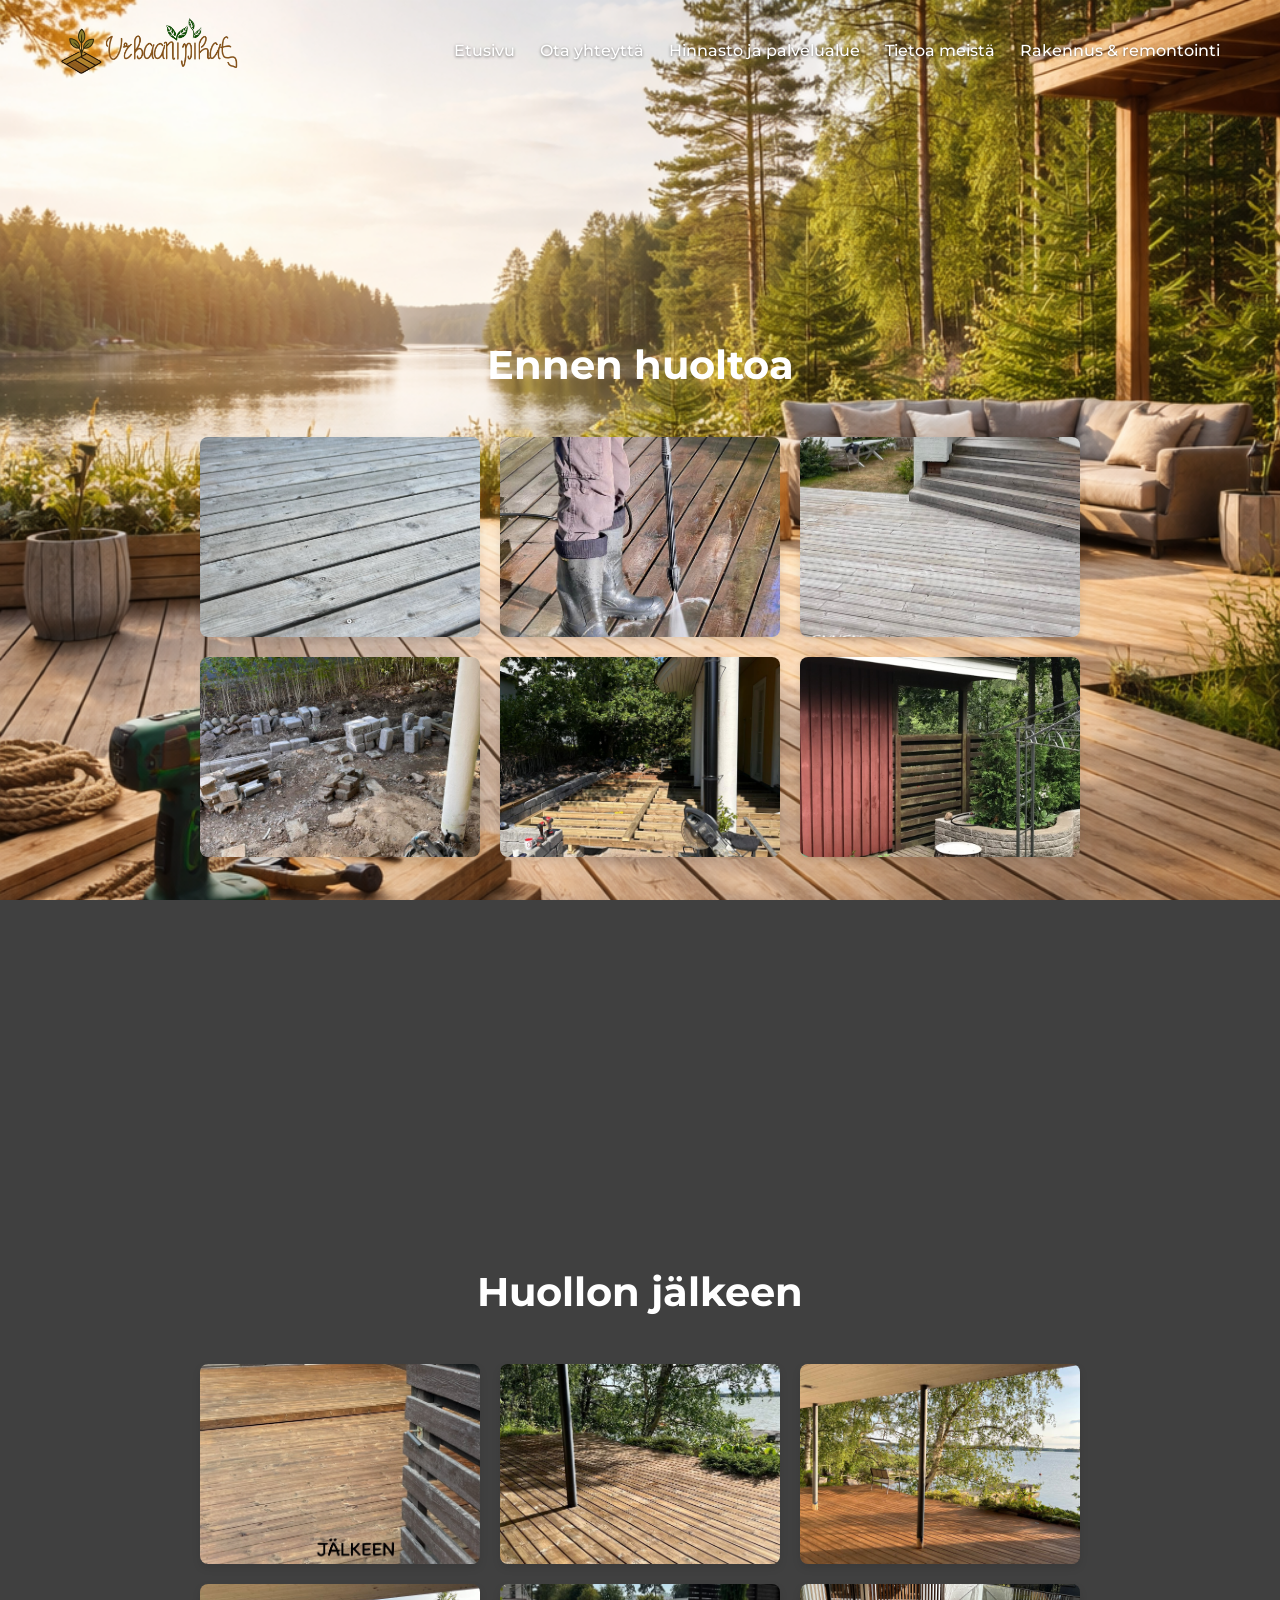
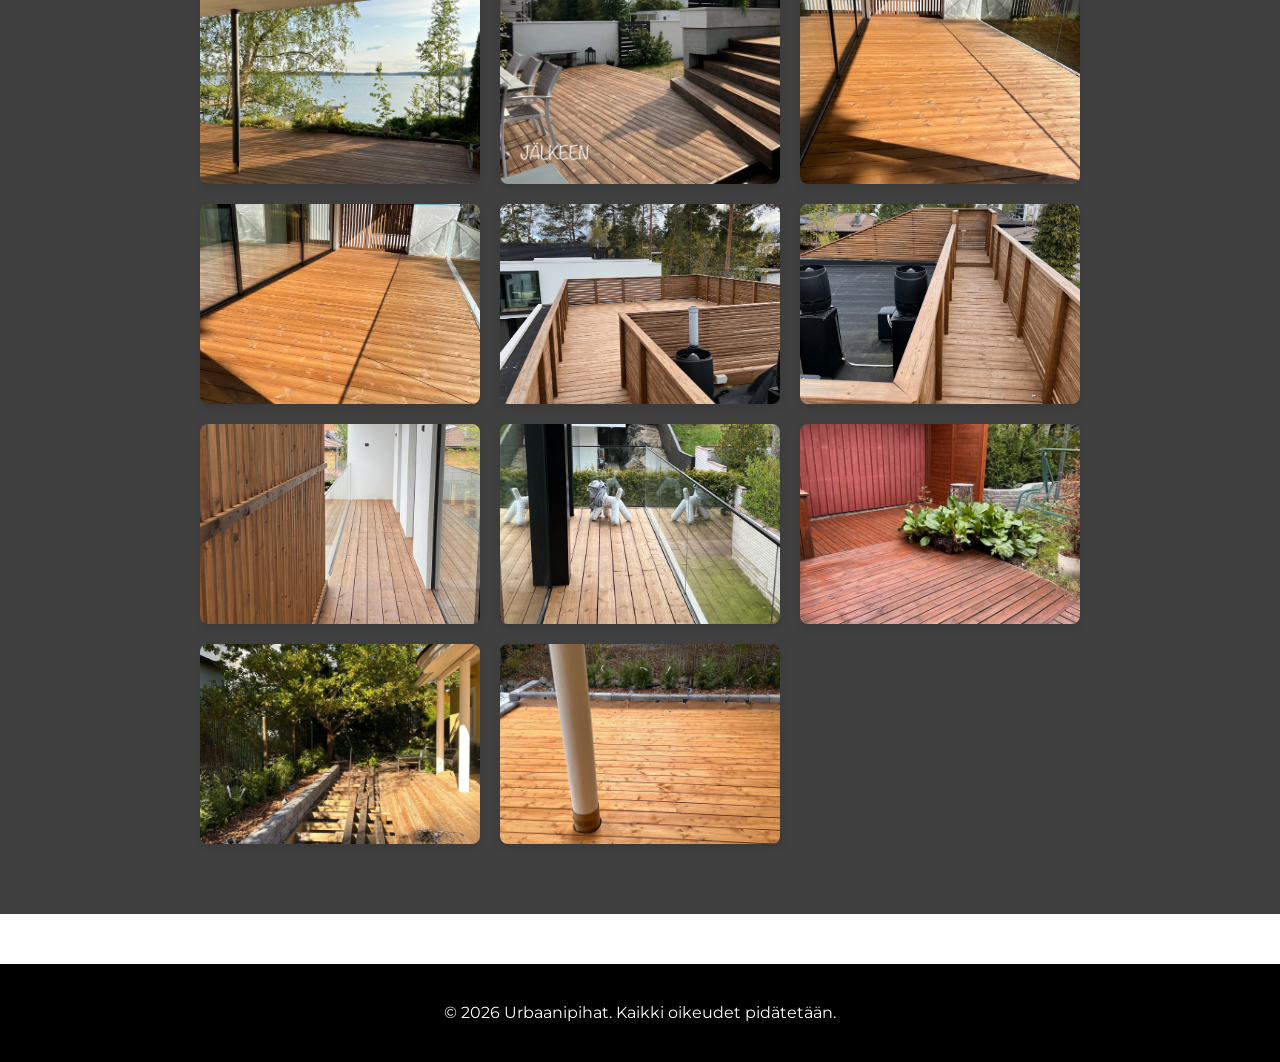
==== galleria.html @ 0bbaf600 "new pictures" ====
<!DOCTYPE html>
<html lang="fi">
<head>
    <meta charset="UTF-8">
    <meta name="viewport" content="width=device-width, initial-scale=1.0">
    <meta name="viewport" content="width=device-width, initial-scale=1.0, shrink-to-fit=no">
    <title>Urbaanipihat</title>
    <link rel="icon" type="image/png" href="./static/images/icon.png">
    <link rel="stylesheet" href="./static/css/style.css">
    <link href="https://fonts.googleapis.com/css2?family=Montserrat:wght@400;700&display=swap" rel="stylesheet">
</head>
<body>

    <header class="transparent-header">
        <div class="container header-content">
            <div class="logo">
                <a href="index.html" class="otsikko"><img src="./static/images/Urbaanipihat_logo.png" alt="Logo" class="logo-font"></a>
            </div>
            <nav>
                <ul>
                    <li><a href="index.html" class="">Etusivu</a></li>
                    <li><a href="yhteystiedot.html" class="">Ota yhteyttä</a></li>
                    <li><a href="hinnasto.html" class="">Hinnasto ja palvelualue</a></li>
                    <li><a href="info.html" class="">Tietoa meistä</a></li>
                    <li><a href="huolto.html" class="">Rakennus & remontointi</a></li>
                </ul>
            </nav>
        </div>
    </header>

    <main>
        <link rel="stylesheet" href="./static/css/hinnasto.css">
        <section class="price-page">
            <section class="gallery-contact-section">
                <div class="container">
                    <h2>Ennen huoltoa</h2>
                </div>
                <div class="image-gallery fade-in-section">
                <img src="./static/images/terassi1e.jpeg" alt="Pesty terassi 1" class="gallery-img">
                <img src="./static/images/terassi2e.jpeg" alt="Öljytty terassi 2" class="gallery-img">
                <img src="./static/images/terassi3e.jpeg" alt="Terassin huolto 3" class="gallery-img">
                <img src="./static/images/IMG_0053.jpg" alt="Terassin huolto 3" class="gallery-img">
                <img src="./static/images/IMG_0059.jpg" alt="Terassin huolto 3" class="gallery-img">
                <img src="./static/images/IMG_0158.jpg" alt="Terassin huolto 3" class="gallery-img">

                </div>
            </section>
            <section class="gallery-contact-section">
                <div class="container">
                    <h2>Huollon jälkeen</h2>
                </div>
                <div class="image-gallery fade-in-section">
                <img src="./static/images/terassi2j.jpeg" alt="Pesty terassi 1" class="gallery-img">
                <img src="./static/images/terassi3j.jpeg" alt="Öljytty terassi 2" class="gallery-img">
                <img src="./static/images/terassi10j.jpeg" alt="Öljytty terassi 2" class="gallery-img">
                <img src="./static/images/terassi11j.jpeg" alt="Öljytty terassi 2" class="gallery-img">
                <img src="./static/images/terassi4j.jpeg" alt="Terassin huolto 3" class="gallery-img">
                <img src="./static/images/terassi1j.jpeg" alt="Pesty terassi 1" class="gallery-img">
                <img src="./static/images/terassi5j.jpeg" alt="Öljytty terassi 2" class="gallery-img">
                <img src="./static/images/terassi6j.jpeg" alt="Terassin huolto 3" class="gallery-img">
                <img src="./static/images/terassi7j.jpeg" alt="Pesty terassi 1" class="gallery-img">
                <img src="./static/images/terassi8j.jpeg" alt="Öljytty terassi 2" class="gallery-img">
                <img src="./static/images/terassi9j.jpeg" alt="Terassin huolto 3" class="gallery-img">
                <img src="./static/images/IMG_0299.jpg" alt="Terassin huolto 3" class="gallery-img">
                <img src="./static/images/IMG_0308.jpg" alt="Terassin huolto 3" class="gallery-img">
                <img src="./static/images/IMG_0327.jpg" alt="Terassin huolto 3" class="gallery-img">



            </div>
        </section>
        </section>
    </main>

    <footer>
        <div class="container">
            <p>&copy; 2026 Urbaanipihat. Kaikki oikeudet pidätetään.</p>
        </div>
    </footer>
    <script>
        // JavaScript for hide on scroll header AND transparent background toggle
        let lastScrollY = 0;
        const header = document.querySelector('header');
        const headerHeight = header.offsetHeight; 

        window.addEventListener('scroll', () => {
            const currentScrollY = window.scrollY;

            // 1. Logic for Hiding/Showing the header (Roll up)
            if (currentScrollY > lastScrollY && currentScrollY > 10) {
                // Scrolling down and past header height -> Hide
                header.classList.add('hidden');
            } else {
                // Scrolling up -> Show
                header.classList.remove('hidden');
            }

            // 2. Logic for Scrolled Background (Transparency toggle)
            if (currentScrollY > 50) {
                // If scrolled down more than 50px, add 'scrolled' class (makes bg white)
                header.classList.add('scrolled');
            } else {
                // If at top, remove 'scrolled' class (makes bg transparent if on home)
                header.classList.remove('scrolled');
            }

            lastScrollY = currentScrollY;
        });

        // Intersection Observer for scroll animations
        const observerOptions = {
            root: null,
            rootMargin: '0px',
            threshold: 0.15
        };

        const observer = new IntersectionObserver((entries, observer) => {
            entries.forEach(entry => {
                if (entry.isIntersecting) {
                    entry.target.classList.add('is-visible');
                    observer.unobserve(entry.target); // Optional: animate only once
                }
            });
        }, observerOptions);

        document.querySelectorAll('.fade-in-section').forEach((section) => {
            observer.observe(section);
        });

        document.addEventListener("DOMContentLoaded", () => {
            const galleryImages = document.querySelectorAll('.gallery-img');

            galleryImages.forEach(img => {
                img.addEventListener('click', function() {
                    this.classList.toggle('enlarged');
                });
            });
        });
    </script>
</body>
</html>
---- static/css/style.css ----
*, *::before, *::after {
    box-sizing: border-box;
}

html {
    font-size: 100%;
    overflow-x: hidden; 
    width: 100%;
}

body {
    margin: 0;
    font-family: 'Montserrat', sans-serif;
    color: #404040;
    line-height: 1.6;
    overflow-x: hidden;
    width: 100%;
    position: relative;
}

.container {
    max-width: 1200px;
    margin: 0 auto;
    padding: 0 20px;
    box-sizing: border-box;
    color: #ffffff
}


.top-container {
    max-width: 1200px;
    margin: 0 auto;
    padding: 0 20px;
    box-sizing: border-box;
    color: #ffffff;
    margin-top: 200px
}

header {
    background-color: transparent;
    padding: 15px 0;
    box-shadow: 0 2px 4px rgba(0,0,0,0.05);
    position: sticky;
    top: 0;
    z-index: 1000;
    transition: transform 1s ease-in-out;
}

header.hidden {
    transform: translateY(-100%);
}

.otsikko {
    color: #000000;
    text-decoration: none;
}

.small-text {
    font-size: 0.7em;
}

.header-content {
    display: flex;
    justify-content: space-between;
    align-items: center;
    flex-wrap: wrap;
}

.logo {
    font-size: 1.5em;
    font-weight: 700;
    color: #000;
    display: flex;
    align-items: center;
    min-width: 150px;
    margin-right: 20px;
}

.logo-icon {
    height: 60px;
    align-self: center;
}

.icon {
    height: 100px;
    margin-right: 10px;
}

.logo-font {
    height: 60px;
    margin-right: 10px;
}

nav {
    flex-grow: 1;
    text-align: right;
}

nav ul {
    list-style: none;
    margin: 0;
    padding: 0;
    display: flex;
    justify-content: flex-end;
    flex-wrap: wrap;
}

nav ul li {
    margin-left: 25px;
}

nav ul li a {
    text-decoration: none;
    color: #ffffff;
    font-weight: 500;
    padding-bottom: 5px;
    transition: color 0.3s ease, border-color 0.3s ease;
    white-space: nowrap;
}


nav ul li a.active {
    border-bottom: 2px solid #ffffff;
    color: #000;
}

nav ul li a:hover {
    color: #000;
    border-color: #000;
}

.hero-section {
    position: relative;
    color: #404040;
    text-align: center;
    padding: 100px 20px;
    min-height: 400px;
    display: flex;
    align-items: center;
    justify-content: center;
    overflow: hidden;
}

.hero-video {
    position: absolute;
    top: 50%;
    left: 50%;
    min-width: 100%;
    min-height: 100%;
    width: auto;
    height: auto;
    z-index: -1;
    transform: translate(-50%, -50%);
    background-size: cover;
}

.hero-content {
    padding: 30px 40px;
    border-radius: 8px;
    position: relative;
    margin-top: 150px;
    z-index: 1;
    max-width: 90%;
}

.hero-section h1 {
    font-size: 3em;
    margin-bottom: 20px;
    text-shadow: 2px 2px 4px rgba(0,0,0,0.5);
    word-break: break-word;
    color: #ddd
}

.hero-buttons {
    display: flex;
    justify-content: center;
    gap: 15px;
    flex-wrap: wrap;
}

/* Buttons */
.btn {
    display: inline-block;
    padding: 12px 25px;
    background-color: #404040;
    color: #ffffff;
    text-decoration: none;
    border-radius: 15px;
    font-weight: 700;
    transition: background-color 0.3s ease, color 0.3s ease;
    font-size: 0.95em;
    box-shadow: 0 4px 15px rgba(0,0,0,0.2);
}
.searchbtn {
    display: inline-block;
    padding: 12px 25px;
    background-color: #404040;
    color: #404040;
    text-decoration: none;
    border-radius: 5px;
    font-weight: 700;
    transition: all 0.3s ease;
    border: 1px solid #ccc;
}

.btn:hover {
    background-color: #f0f0f0;
    color: #404040;
    transform: translateY(-2px);
    box-shadow: 0 6px 20px rgba(0,0,0,0.25);
}

.btn-dark {
    background-color: #000000;
    color: #ddd;
}

.btn-dark:hover {
    background-color: #f0f0f0;
    color: #404040;
}


.about-section {
    text-align: center;
    padding: 60px 20px;
    background-color: #404040;
}

.about-section p {
    font-size: 1.2em;
    max-width: 800px;
    margin: 0 auto 30px auto;
    color: #ffffff;
    word-wrap: break-word;
}

.image-gallery {
    display: grid;
    grid-template-columns: repeat(auto-fit, minmax(280px, 1fr));
    gap: 20px;
    margin: 40px auto;
    max-width: 900px;
    padding: 0 10px;
    box-sizing: border-box;
    background-color: transparent;
}

.image-gallery h3{
    font-size: 1.8em;
    color: #000000;
    margin-top: 0;
    margin-bottom: 20px;
    text-align: center;
}

.contact-section {
    padding: 5px 5px;
    text-align:center;
    background-color: #404040;
}

.contact-section h2 {
    font-size: 2.5em;
    color: #000000;
    margin-bottom: 20px;
}

.maintenance-section {
    padding: 300px 20px 0px;
    text-align: center;
    background-image: url("../images/new_background.png");
    background-size: cover;
    background-position: center;
    background-attachment: fixed;
}

.gallery-contact-section {
    padding: 300px 20px 30px;
    text-align: center;
    background-image: url("../images/new_background.png");
    background-size: cover;
    background-position: center;
    background-attachment: fixed; /* Dark background */
}

.gallery-contact-section h2 {
    font-size: 2.5em;
    color: #fff; /* White heading */
    margin-bottom: 20px;
}

.gallery-contact-section p {
    font-size: 1.1em;
    max-width: 1000px;
    margin: 0 auto 40px auto;
    color: #ccc; /* Light gray text */
}

.gallery-img {
    width: 100%;
    height: 200px;
    object-fit: cover;
    border-radius: 8px;
    box-shadow: 0 4px 8px rgba(0,0,0,0.1);
    transition: transform 0.3s ease, box-shadow 0.3s ease, z-index 0s;
    position: relative;
    z-index: 1;
}

.gallery-img:hover {
    transform: translateY(-5px);
    box-shadow: 0 8px 16px rgba(0,0,0,0.2);
    z-index: 2;
}

.gallery-img.enlarged {
    transform: scale(2);
    z-index: 2000;
    box-shadow: 0 15px 30px rgba(0, 0, 0, 0.5);
    position: relative;
}

.btncenter {
    display: inline-block;
    padding: 12px 25px;
    background-color: #404040;
    color: #000000;
    text-decoration: none;
    border-radius: 5px;
    font-weight: 700;
    transition: background-color 0.3s ease, color 0.3s ease;
    border: 1px solid #ccc;
    align-self: center;
}

footer {
    background-color: #000000;
    color: #404040;
    text-align: center;
    padding: 20px 0;
    margin-top: 50px;
}

.content-section {
    padding: 20px 20px;
    background-image: url("../images/deck_background.png");
    background-size: cover;
    background-position: center;
    background-attachment: scroll;
}

.intro-container {
    display: flex;
    flex-wrap: wrap;
    align-items: center;
    justify-content: center;
    gap: 50px;
    max-width: 1200px;
    margin: 0 auto;
}

.intro-text {
    flex: 1;
    min-width: 300px;
    text-align: left;
}

.intro-text h2 {
    font-size: 2.5em;
    margin-bottom: 20px;
    color: #ffc20d;
    font-weight: 700;
    line-height: 1.2;
}

.intro-text p {
    font-size: 1.1em;
    color: #ffffff;
    margin-bottom: 20px;
    line-height: 1.6;
}

.highlight-box {
    border-left: 5px solid #000000;
    padding: 20px;
    margin-top: 30px;
}

.highlight-box h3 {
    margin: 0 0 5px 0;
    font-size: 1.5em;
    color: #ffc20d;
}

.intro-image {
    flex: 1;
    min-width: 300px;
    display: flex;
    justify-content: center;
    align-items: center;
}

.intro-image img {
    width: 100%;
    max-width: 600px;
    border-radius: 12px;
    transition: transform 0.3s ease;
}

.intro-image img:hover {
    transform: scale(1.02);
}

.process-section {
    background-image: url("../images/Terassi_tausta_placeholder.png");
    background-size: cover;
    background-position: center;
    background-attachment: fixed;
    padding: 80px 20px;
    text-align: center;
    position: relative;
}


.process-section::before {
    content: '';
    position: absolute;
    top: 0;
    left: 0;
    right: 0;
    bottom: 0;
    background: rgba(0,0,0,0.7);
    z-index: 0;
}

.process-section .container {
    position: relative;
    z-index: 1;
}

.process-section h2 {
    font-size: 2.2em;
    margin-bottom: 50px;
    color: #404040;
    text-shadow: 0 2px 4px rgba(0,0,0,0.3);
}

.services-grid {
    display: grid;
    grid-template-columns: repeat(auto-fit, minmax(280px, 1fr));
    gap: 30px;
    max-width: 1200px;
    margin: 0 auto;
}

.service-card {
    background-image: url("../images/Terassi_bg.png");
    background-size: cover;
    background-position: center;
    background-attachment: scroll;
    padding: 40px 30px;
    border-radius: 50px;
    box-shadow: 0 5px 15px rgba(0,0,0,0.2);
    transition: transform 0.3s ease, box-shadow 0.3s ease;
    text-align: left;
}

.service-card:hover {
    transform: translateY(-10px);
    box-shadow: 0 15px 30px rgba(0,0,0,0.3);
}

.service-card .step-number {
    font-size: 3em;
    font-weight: 800;
    color: #e0e0e0;
    margin-bottom: 10px;
    display: block;
}

.service-card h3 {
    font-size: 1.4em;
    margin-bottom: 15px;
    color: #000000;
}

.service-card p {
    color: #ffffff;
    font-size: 1em;
}

.lower-hero {
    background-image: url("../images/Terassi_tausta_placeholder.png");
    background-size: cover;
    background-position: center;
    background-attachment: fixed;
    padding: 120px 20px;
    color: #404040;
    text-align: center;
    position: relative;
    margin-top: 0;
    border-top: 1px solid rgba(255,255,255,0.1);
}

.lower-hero::before {
    content: '';
    position: absolute;
    top: 0;
    left: 0;
    right: 0;
    bottom: 0;
    background: rgba(0,0,0,0.8);
}

.lower-content {
    position: relative;
    z-index: 1;
    max-width: 800px;
    margin: 0 auto;
}


.lower-content p {
    font-size: 1.2em;
    margin-bottom: 40px;
    opacity: 0.9;
    color: #ddd;
}

.cta-button {
    display: inline-block;
    padding: 18px 45px;
    background-color: #404040;
    color: #ffffff;
    font-size: 1.1em;
    font-weight: 700;
    text-decoration: none;
    border-radius: 50px;
    transition: all 0.3s ease;
    box-shadow: 0 4px 15px rgba(0,0,0,0.2);
}

.cta-button:hover {
    background-color: #f0f0f0;
    transform: translateY(-2px);
    box-shadow: 0 6px 20px rgba(0,0,0,0.25);
    color: #404040;
}

@media (max-width: 768px) {
    .header-content {
        flex-direction: column;
        text-align: center;
    }

    nav ul {
        margin-top: 15px;
        flex-direction: column;
    }

    nav ul li {
        margin: 5px 0;
    }

    .hero-section h1 {
        font-size: 2em;
    }

    .hero-buttons {
        flex-direction: column;
    }

    .about-section p {
        font-size: 1em;
    }

    .image-gallery {
        grid-template-columns: 1fr;
        max-width: 400px;
        background-color: transparent;
    }

    .intro-container {
        flex-direction: column;
    }
    
    .intro-text, .intro-image {
        width: 100%;
        min-width: 0; 
    }
    
    .lower-hero h2 {
        font-size: 2em;
    }
}

@media (max-width: 480px) {
    .hero-section h1 {
        font-size: 1.8em;
    }

    .hero-content {
        padding: 15px 20px;
    }

    .logo {
        font-size: 1.3em;
    }

    nav ul li a {
        font-size: 0.9em;
    }
}

header.transparent-header {
    background-color: transparent;
    border-bottom: none;
    box-shadow: none;
    position: fixed; 
    top: 0;
    left: 0;
    width: 100%;
    z-index: 1000;
    transition: transform 0.3s ease-in-out, background-color 0.3s ease, box-shadow 0.3s ease;
}

header.transparent-header.hidden {
    transform: translateY(-100%);
}

header.transparent-header:not(.scrolled) nav ul li a,
header.transparent-header:not(.scrolled) .otsikko {
    color: #ffffff;
    font: bold;
    text-shadow: 0 1px 3px rgba(0,0,0,0.5);
}

header.transparent-header:not(.scrolled) nav ul li a.active {
    border-bottom-color: #ffffff;
    color: #ffffff;
}

header.transparent-header:not(.scrolled) nav ul li a:hover {
    color: #000000;
    border-color: #000000;
}

header.transparent-header.scrolled {
    background-color: #404040;
    box-shadow: 0 2px 4px rgba(0,0,0,0.1);
}


.process-section {
    background-image: url('../images/Terassi_tausta_placeholder.png');
    background-size: cover;
    background-position: center;
    background-attachment: fixed;
    padding: 80px 20px;
    text-align: center;
    position: relative;
    color: #404040;
}

.process-section::before {
    content: '';
    position: absolute;
    top: 0;
    left: 0;
    right: 0;
    bottom: 0;
    background: rgba(0,0,0,0.7);
    z-index: 1;
}

.process-section .container {
    position: relative;
    z-index: 2;
}

.process-section h2 {
    font-size: 2.2em;
    margin-bottom: 50px;
    color: #dddddd;
    text-shadow: 0 2px 4px rgba(0,0,0,0.3);
}

.lower-hero {
    background-image: url('../images/Terassi_tausta_placeholder.png');
    background-size: cover;
    background-position: center;
    background-attachment: fixed;
    padding: 120px 20px;
    color: #404040;
    text-align: center;
    position: relative;
    margin-top: 0;
    border-top: 1px solid rgba(255,255,255,0.1);
}

.lower-hero::before {
    content: '';
    position: absolute;
    top: 0;
    left: 0;
    right: 0;
    bottom: 0;
    background: rgba(0,0,0,0.8);
    z-index: 1;
}

.fade-in-section {
    opacity: 0;
    transform: translateY(30px);
    transition: opacity 0.8s ease-out, transform 0.8s ease-out;
    will-change: opacity, transform;
}

.fade-in-section.is-visible {
    opacity: 1;
    transform: translateY(0);
}
---- static/css/hinnasto.css ----
.price-page {
    color: #e0e0e0;
    background-color: #404040; /* Dark background for the whole page wrapper */
    min-height: 100vh;
}

.contact-section {
    padding: 60px 20px;
    text-align: center;
    background-image: url("../images/new_background.png");
    background-size: cover;
    background-position: center;
    background-attachment: fixed; /* Dark background */
}

.contact-section h2 {
    font-size: 2.5em;
    color: #fff; /* White heading */
    margin-bottom: 20px;
}

.contact-section p {
    font-size: 1.1em;
    max-width: 1000px;
    margin: 0 auto 40px auto;
    color: #ccc; /* Light gray text */
}

.contact-info {
    background-color: #404040; /* Slightly lighter dark for info box */
    padding: 30px;
    border-radius: 8px;
    margin-bottom: 50px;
    max-width: 900px;
    margin-left: auto;
    margin-right: auto;
    text-align: left; 
    box-shadow: 0 4px 8px rgba(0,0,0,0.3); /* Darker shadow */
}

.contact-right{
    text-align: right;
}

.contact-info h3 {
    font-size: 1.8em;
    color: #fff;
    margin-top: 0;
    margin-bottom: 20px;
    text-align: center; 
}

.contact-info p {
    font-size: 1.1em;
    color: #ddd;
    margin-bottom: 10px;
    line-height: 1.8;
}

.contact-calculator p {
    font-size: 1.1em;
    color: #ddd;
    margin-bottom: 10px;
    line-height: 1.8;
}

/* Style for the input field in the calculator */
#size {
    background-color: #444;
    border: 1px solid #666;
    color: #fff;
    padding: 5px;
    border-radius: 4px;
}

.contact-form-container {
    max-width: 900px;
    margin: 0 auto;
    background-color: #2d2d2d; /* Dark form container */
    padding: 40px;
    border-radius: 8px;
    box-shadow: 0 4px 8px rgba(0,0,0,0.3);
    text-align: left; 
}

.contact-form-container h3 {
    font-size: 1.8em;
    color: #fff;
    margin-top: 0;
    margin-bottom: 30px;
    text-align: center; 
}

.contact-form .form-group {
    margin-bottom: 20px;
}

.contact-form label {
    display: block; 
    margin-bottom: 8px;
    font-weight: 600;
    color: #ddd;
}

.contact-form textarea {
    resize: vertical; 
    min-height: 120px;
    background-color: #444;
    border: 1px solid #666;
    color: #fff;
}

.contact-form button.btn {
    width: auto; 
    display: block; 
    margin: 30px auto 0 auto; 
    padding: 15px 30px;
    font-size: 1.1em;
}

.searchbtn {
    display: inline-block;
    padding: 12px 25px;
    background-color: #444; 
    color: #fff;
    text-decoration: none;
    border-radius: 5px;
    font-weight: 700;
    transition: background-color 0.3s ease, color 0.3s ease;
    border: 1px solid #555; 
}

/* Styles specific to the pricing page */
.pricing-hero {
    text-align: center;
    padding: 60px 20px;
    background-color: #404040;
}

.pricing-hero h2 {
    font-size: 2.5em;
    color: #fff;
    margin-bottom: 20px;
}

.pricing-hero p {
    font-size: 1.1em;
    max-width: 800px;
    margin: 0 auto 40px auto;
    color: #ccc;
}

/* Uusi hintalaatikko-osio */
.price-overview-section {
    padding: 40px 20px;
    background-image: url("../images/new_background.png");
    background-size: cover;
    background-position: center;
    background-attachment: fixed; 
    text-align: center;
}

.price-overview-section h2 {
    font-size: 2.5em;
    color: #fff;
    margin-bottom: 20px;
}

.price-box {
    background-color: #404040; /* Dark card background */
    border-radius: 8px;
    padding: 20px; 
    max-width: 400px; 
    margin: 0 auto; 
    box-shadow: 0 4px 12px rgba(0,0,0,0.3); 

    display: flex; 
    flex-direction: column; 
    gap: 10px; 
}

.price-box h3 {
    font-size: 1.8em;
    color: #fff;
    margin-top: 0;
    margin-bottom: 20px;
    text-align: center; 
}

.price-box p {
    font-size: 1.1em;
    color: #ddd;
    margin-bottom: 10px;
    line-height: 1.8;
}

.price-row {
    display: flex; 
    justify-content: space-between; 
    align-items: center; 
    padding: 10px 0; 
    border-bottom: 1px dashed #555; /* Subtle dark divider */
}

.price-row:last-child {
    border-bottom: none; 
}

/* Yleiset spaneille, jos niillä ei ole spesifimpää luokkaa */
.price-row span {
    flex: 1; 
    text-align: left; 
}

/* Tarkemmat valitsimet otsikko- ja datarivien elementeille */
.price-row .area-label,
.price-row .area-value {
    text-align: left;
}

.price-row .price-label,
.price-row .price-value {
    text-align: right; 
}

.price-row.header-row {
    font-weight: 700;
    font-size: 1.1em;
    padding-bottom: 15px; 
    border-bottom: 2px solid #555; 
    color: #fff;
    text-align: left;
}

.price-row.data-row {
    font-size: 1em;
    color: #ccc;
}

.price-row .price-value {
    font-size: 1.2em; 
    font-weight: 700;
    color: #fff;
}

.price-row .area-label {
    font-size: 0.9em;
    color: #aaa;
}

/* Calculator Section styles remain the same but dark */
.calculator-section {
    text-align: center;
    padding: 60px 20px;
    background-color: #1a1a1a; 
}

.calculator-section h3 {
    font-size: 2em;
    color: #fff;
    margin-bottom: 20px;
}

.calculator-section p {
    font-size: 1.1em;
    color: #ccc;
    margin-bottom: 30px;
}

/* Responsive adjustments */
@media (max-width: 600px) {
    .price-box {
        padding: 15px;
    }
    .price-row {
        flex-direction: row; 
        font-size: 0.9em;
    }
    .price-row.header-row {
        font-size: 1em;
    }
    .price-row .price-value {
        font-size: 1.1em;
    }
}
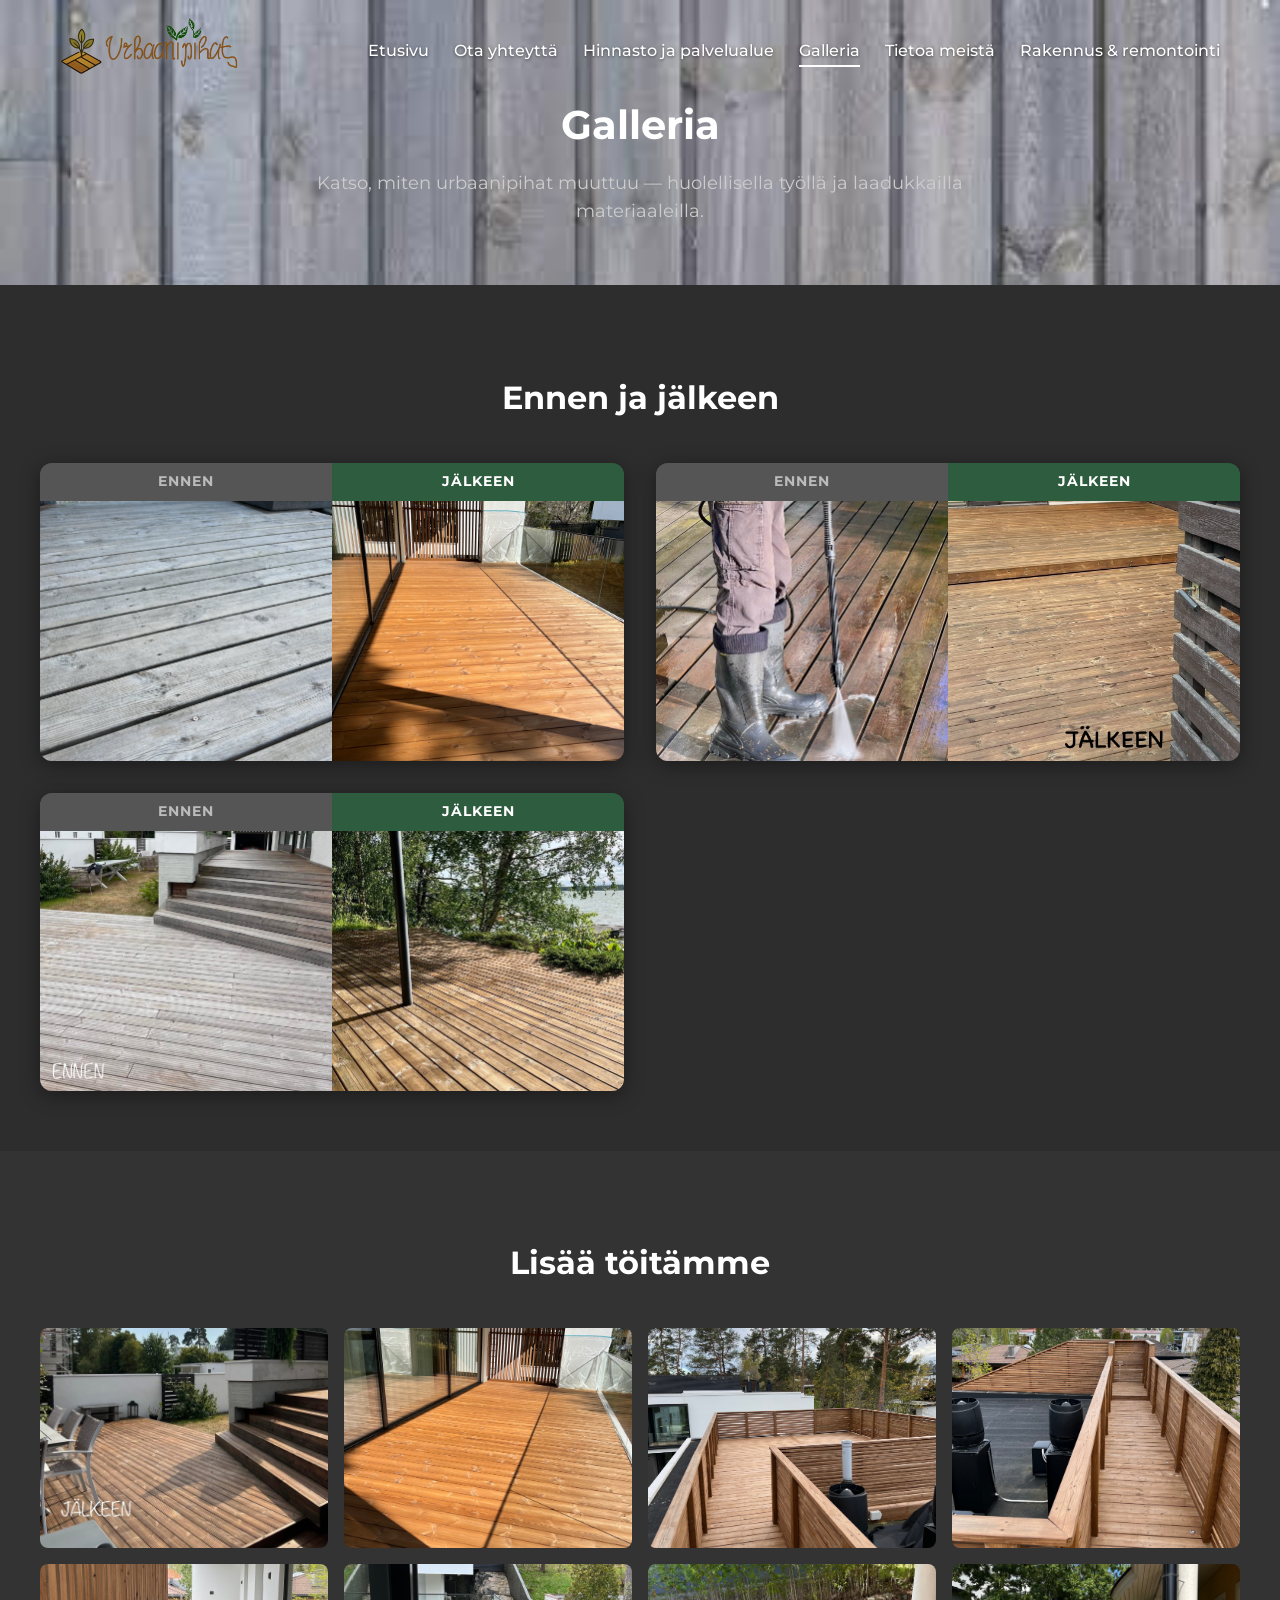
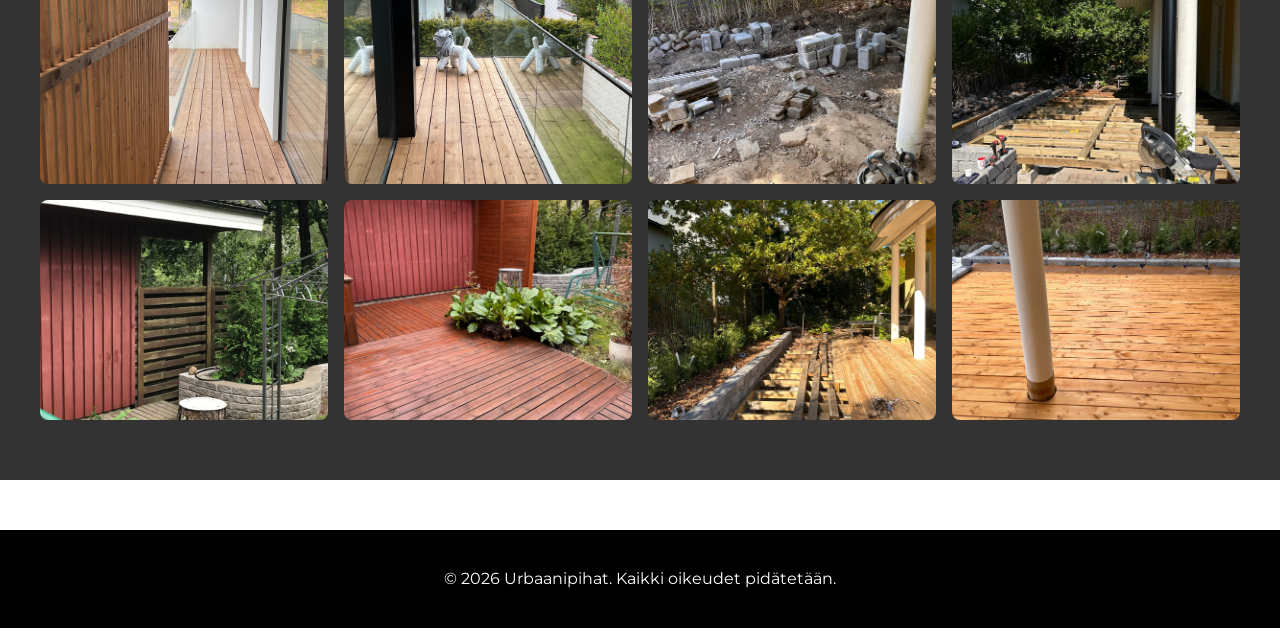
==== commit 0cebec04: "Static branch: uudet hinnat ALV 25.5%, kotitalousvähennys, galleria before/after + lightbox, USP-pal" ====
--- a/galleria.html
+++ b/galleria.html
@@ -2,15 +2,14 @@
 <html lang="fi">
 <head>
     <meta charset="UTF-8">
-    <meta name="viewport" content="width=device-width, initial-scale=1.0">
     <meta name="viewport" content="width=device-width, initial-scale=1.0, shrink-to-fit=no">
-    <title>Urbaanipihat</title>
+    <title>Urbaanipihat - Galleria</title>
     <link rel="icon" type="image/png" href="./static/images/icon.png">
     <link rel="stylesheet" href="./static/css/style.css">
     <link href="https://fonts.googleapis.com/css2?family=Montserrat:wght@400;700&display=swap" rel="stylesheet">
+    <link rel="stylesheet" href="./static/css/hinnasto.css">
 </head>
 <body>
-
     <header class="transparent-header">
         <div class="container header-content">
             <div class="logo">
@@ -21,121 +20,118 @@
                     <li><a href="index.html" class="">Etusivu</a></li>
                     <li><a href="yhteystiedot.html" class="">Ota yhteyttä</a></li>
                     <li><a href="hinnasto.html" class="">Hinnasto ja palvelualue</a></li>
+                    <li><a href="galleria.html" class="active">Galleria</a></li>
                     <li><a href="info.html" class="">Tietoa meistä</a></li>
                     <li><a href="huolto.html" class="">Rakennus & remontointi</a></li>
                 </ul>
             </nav>
         </div>
     </header>
+    <style>
+    .gallery-hero{padding:60px 20px;text-align:center;background-image:url("./static/images/Terassi_bg.png");background-size:cover;background-attachment:fixed;}
+    .gallery-hero h2{font-size:2.5em;color:#fff;margin-bottom:12px;}
+    .gallery-hero p{color:#ccc;font-size:1.1em;max-width:700px;margin:0 auto;}
+    .before-after-section{background-color:#2d2d2d;padding:60px 20px;}
+    .before-after-section h2{text-align:center;color:#fff;font-size:2em;margin-bottom:40px;}
+    .ba-grid{display:grid;grid-template-columns:repeat(auto-fit,minmax(500px,1fr));gap:32px;max-width:1200px;margin:0 auto;}
+    .ba-pair{background:#404040;border-radius:12px;overflow:hidden;box-shadow:0 4px 20px rgba(0,0,0,.4);}
+    .ba-labels{display:grid;grid-template-columns:1fr 1fr;}
+    .ba-label{text-align:center;padding:8px;font-size:.85em;font-weight:700;text-transform:uppercase;letter-spacing:1px;}
+    .ba-label.before{background:#555;color:#bbb;}
+    .ba-label.after{background:#2E5C3E;color:#fff;}
+    .ba-images{display:grid;grid-template-columns:1fr 1fr;}
+    .ba-images img{width:100%;height:260px;object-fit:cover;display:block;}
+    .gallery-rest{background:#333;padding:60px 20px;}
+    .gallery-rest h2{text-align:center;color:#fff;font-size:2em;margin-bottom:40px;}
+    .img-grid{display:grid;grid-template-columns:repeat(auto-fill,minmax(260px,1fr));gap:16px;max-width:1200px;margin:0 auto;}
+    .img-grid img{width:100%;height:220px;object-fit:cover;border-radius:8px;cursor:pointer;transition:transform .2s,opacity .2s;}
+    .img-grid img:hover{transform:scale(1.03);opacity:.9;}
+    .lightbox{display:none;position:fixed;top:0;left:0;width:100%;height:100%;background:rgba(0,0,0,.92);z-index:9999;align-items:center;justify-content:center;}
+    .lightbox.open{display:flex;}
+    .lightbox img{max-width:90vw;max-height:90vh;object-fit:contain;border-radius:8px;}
+    .lb-close{position:absolute;top:20px;right:30px;font-size:2.5em;color:#fff;cursor:pointer;line-height:1;}
+    @media(max-width:600px){.ba-grid{grid-template-columns:1fr;}.ba-images img{height:160px;}}
+    </style>
+    <main>
+        <section class="gallery-hero">
+          <h2>Galleria</h2>
+          <p>Katso, miten urbaanipihat muuttuu &mdash; huolellisella työllä ja laadukkailla materiaaleilla.</p>
+        </section>
 
-    <main>
-        <link rel="stylesheet" href="./static/css/hinnasto.css">
-        <section class="price-page">
-            <section class="gallery-contact-section">
-                <div class="container">
-                    <h2>Ennen huoltoa</h2>
-                </div>
-                <div class="image-gallery fade-in-section">
-                <img src="./static/images/terassi1e.jpeg" alt="Pesty terassi 1" class="gallery-img">
-                <img src="./static/images/terassi2e.jpeg" alt="Öljytty terassi 2" class="gallery-img">
-                <img src="./static/images/terassi3e.jpeg" alt="Terassin huolto 3" class="gallery-img">
-                <img src="./static/images/IMG_0053.jpg" alt="Terassin huolto 3" class="gallery-img">
-                <img src="./static/images/IMG_0059.jpg" alt="Terassin huolto 3" class="gallery-img">
-                <img src="./static/images/IMG_0158.jpg" alt="Terassin huolto 3" class="gallery-img">
+        <section class="before-after-section">
+          <h2>Ennen ja jälkeen</h2>
+          <div class="ba-grid">
+            <div class="ba-pair fade-in-section">
+              <div class="ba-labels"><span class="ba-label before">Ennen</span><span class="ba-label after">Jälkeen</span></div>
+              <div class="ba-images">
+                <img src="./static/images/terassi1e.jpeg" alt="Terassi ennen">
+                <img src="./static/images/terassi1j.jpeg" alt="Terassi jälkeen">
+              </div>
+            </div>
+            <div class="ba-pair fade-in-section">
+              <div class="ba-labels"><span class="ba-label before">Ennen</span><span class="ba-label after">Jälkeen</span></div>
+              <div class="ba-images">
+                <img src="./static/images/terassi2e.jpeg" alt="Terassi ennen">
+                <img src="./static/images/terassi2j.jpeg" alt="Terassi jälkeen">
+              </div>
+            </div>
+            <div class="ba-pair fade-in-section">
+              <div class="ba-labels"><span class="ba-label before">Ennen</span><span class="ba-label after">Jälkeen</span></div>
+              <div class="ba-images">
+                <img src="./static/images/terassi3e.jpeg" alt="Terassi ennen">
+                <img src="./static/images/terassi3j.jpeg" alt="Terassi jälkeen">
+              </div>
+            </div>
+          </div>
+        </section>
 
-                </div>
-            </section>
-            <section class="gallery-contact-section">
-                <div class="container">
-                    <h2>Huollon jälkeen</h2>
-                </div>
-                <div class="image-gallery fade-in-section">
-                <img src="./static/images/terassi2j.jpeg" alt="Pesty terassi 1" class="gallery-img">
-                <img src="./static/images/terassi3j.jpeg" alt="Öljytty terassi 2" class="gallery-img">
-                <img src="./static/images/terassi10j.jpeg" alt="Öljytty terassi 2" class="gallery-img">
-                <img src="./static/images/terassi11j.jpeg" alt="Öljytty terassi 2" class="gallery-img">
-                <img src="./static/images/terassi4j.jpeg" alt="Terassin huolto 3" class="gallery-img">
-                <img src="./static/images/terassi1j.jpeg" alt="Pesty terassi 1" class="gallery-img">
-                <img src="./static/images/terassi5j.jpeg" alt="Öljytty terassi 2" class="gallery-img">
-                <img src="./static/images/terassi6j.jpeg" alt="Terassin huolto 3" class="gallery-img">
-                <img src="./static/images/terassi7j.jpeg" alt="Pesty terassi 1" class="gallery-img">
-                <img src="./static/images/terassi8j.jpeg" alt="Öljytty terassi 2" class="gallery-img">
-                <img src="./static/images/terassi9j.jpeg" alt="Terassin huolto 3" class="gallery-img">
-                <img src="./static/images/IMG_0299.jpg" alt="Terassin huolto 3" class="gallery-img">
-                <img src="./static/images/IMG_0308.jpg" alt="Terassin huolto 3" class="gallery-img">
-                <img src="./static/images/IMG_0327.jpg" alt="Terassin huolto 3" class="gallery-img">
+        <section class="gallery-rest">
+          <h2>Lisää töitämme</h2>
+          <div class="img-grid">
+            <img src="./static/images/terassi4j.jpeg" alt="Öljytty terassi" onclick="openLB(this)">
+            <img src="./static/images/terassi5j.jpeg" alt="Öljytty terassi" onclick="openLB(this)">
+            <img src="./static/images/terassi6j.jpeg" alt="Öljytty terassi" onclick="openLB(this)">
+            <img src="./static/images/terassi7j.jpeg" alt="Öljytty terassi" onclick="openLB(this)">
+            <img src="./static/images/terassi8j.jpeg" alt="Öljytty terassi" onclick="openLB(this)">
+            <img src="./static/images/terassi9j.jpeg" alt="Öljytty terassi" onclick="openLB(this)">
+            <img src="./static/images/IMG_0053.jpg" alt="Projekti" onclick="openLB(this)">
+            <img src="./static/images/IMG_0059.jpg" alt="Projekti" onclick="openLB(this)">
+            <img src="./static/images/IMG_0158.jpg" alt="Projekti" onclick="openLB(this)">
+            <img src="./static/images/IMG_0299.jpg" alt="Projekti" onclick="openLB(this)">
+            <img src="./static/images/IMG_0308.jpg" alt="Projekti" onclick="openLB(this)">
+            <img src="./static/images/IMG_0327.jpg" alt="Projekti" onclick="openLB(this)">
+          </div>
+        </section>
 
-
-
-            </div>
-        </section>
-        </section>
+        <div class="lightbox" id="lb" onclick="closeLB()">
+          <span class="lb-close">&times;</span>
+          <img id="lb-img" src="" alt="">
+        </div>
+        <script>
+        function openLB(img){document.getElementById('lb-img').src=img.src;document.getElementById('lb').classList.add('open');}
+        function closeLB(){document.getElementById('lb').classList.remove('open');}
+        document.addEventListener('keydown',function(e){if(e.key==='Escape')closeLB();});
+        </script>
     </main>
-
     <footer>
         <div class="container">
             <p>&copy; 2026 Urbaanipihat. Kaikki oikeudet pidätetään.</p>
         </div>
     </footer>
     <script>
-        // JavaScript for hide on scroll header AND transparent background toggle
         let lastScrollY = 0;
         const header = document.querySelector('header');
-        const headerHeight = header.offsetHeight; 
-
         window.addEventListener('scroll', () => {
-            const currentScrollY = window.scrollY;
-
-            // 1. Logic for Hiding/Showing the header (Roll up)
-            if (currentScrollY > lastScrollY && currentScrollY > 10) {
-                // Scrolling down and past header height -> Hide
-                header.classList.add('hidden');
-            } else {
-                // Scrolling up -> Show
-                header.classList.remove('hidden');
-            }
-
-            // 2. Logic for Scrolled Background (Transparency toggle)
-            if (currentScrollY > 50) {
-                // If scrolled down more than 50px, add 'scrolled' class (makes bg white)
-                header.classList.add('scrolled');
-            } else {
-                // If at top, remove 'scrolled' class (makes bg transparent if on home)
-                header.classList.remove('scrolled');
-            }
-
-            lastScrollY = currentScrollY;
+            const cur = window.scrollY;
+            if (cur > lastScrollY && cur > 10) header.classList.add('hidden');
+            else header.classList.remove('hidden');
+            header.classList.toggle('scrolled', cur > 200);
+            lastScrollY = cur;
         });
-
-        // Intersection Observer for scroll animations
-        const observerOptions = {
-            root: null,
-            rootMargin: '0px',
-            threshold: 0.15
-        };
-
-        const observer = new IntersectionObserver((entries, observer) => {
-            entries.forEach(entry => {
-                if (entry.isIntersecting) {
-                    entry.target.classList.add('is-visible');
-                    observer.unobserve(entry.target); // Optional: animate only once
-                }
-            });
-        }, observerOptions);
-
-        document.querySelectorAll('.fade-in-section').forEach((section) => {
-            observer.observe(section);
-        });
-
-        document.addEventListener("DOMContentLoaded", () => {
-            const galleryImages = document.querySelectorAll('.gallery-img');
-
-            galleryImages.forEach(img => {
-                img.addEventListener('click', function() {
-                    this.classList.toggle('enlarged');
-                });
-            });
-        });
+        const obs = new IntersectionObserver((entries, o) => {
+            entries.forEach(e => { if(e.isIntersecting){e.target.classList.add('is-visible');o.unobserve(e.target);} });
+        }, {threshold:0.15});
+        document.querySelectorAll('.fade-in-section').forEach(s => obs.observe(s));
     </script>
 </body>
-</html>
+</html>
--- a/static/css/hinnasto.css
+++ b/static/css/hinnasto.css
@@ -282,4 +282,46 @@
     .price-row .price-value {
         font-size: 1.1em;
     }
-}+}
+/* ── Kotitalousvähennys banner ─────────────────── */
+.kotitalo-banner{background:linear-gradient(135deg,#1a3d25,#2E5C3E);padding:36px 20px;}
+.kotitalo-inner{max-width:900px;margin:0 auto;display:flex;align-items:flex-start;gap:20px;}
+.kotitalo-icon{font-size:2.5em;flex-shrink:0;margin-top:4px;}
+.kotitalo-text h3{color:#fff;margin:0 0 8px;font-size:1.3em;}
+.kotitalo-text p{color:#c8e6c9;margin:0;font-size:1em;line-height:1.6;}
+
+/* ── Wide box & price cards ────────────────────── */
+.wide-box{max-width:680px!important;}
+.subtitle{text-align:center;color:#aaa!important;font-size:.9em!important;margin-bottom:12px!important;}
+.highlight-row .area-value,.highlight-row .price-value{color:#81c784!important;font-weight:700;}
+.fixed-badge{background:#2E5C3E;color:#fff;font-size:.65em;padding:2px 7px;border-radius:4px;margin-left:6px;vertical-align:middle;}
+.muted-row .area-value,.muted-row .price-value{color:#888!important;font-size:.9em!important;}
+.price-cards{display:grid;grid-template-columns:repeat(auto-fit,minmax(260px,1fr));gap:24px;max-width:1000px;margin:0 auto;}
+.price-cards .price-box{max-width:none;}
+
+/* ── Calculator ─────────────────────────────────── */
+.calculator-box{max-width:700px;}
+.calc-input-row{display:flex;align-items:center;gap:16px;margin-bottom:24px;flex-wrap:wrap;}
+.calc-input-row label{color:#ddd;font-weight:600;}
+.calc-input-row input{background:#555;border:1px solid #777;color:#fff;padding:8px 12px;border-radius:6px;font-size:1em;width:100px;}
+.calc-results{display:flex;flex-direction:column;gap:10px;margin-bottom:16px;}
+.calc-result-row{display:flex;justify-content:space-between;align-items:center;padding:10px 0;border-bottom:1px dashed #555;color:#ccc;}
+.calc-result-row strong{color:#fff;font-size:1.1em;}
+.alv-note{color:#aaa;font-size:.85em;margin-top:16px;}
+
+/* ── USP bar ────────────────────────────────────── */
+.usp-bar{background:#1a1a1a;padding:20px;}
+.usp-grid{display:flex;justify-content:center;flex-wrap:wrap;gap:24px;max-width:900px;margin:0 auto;}
+.usp-item{display:flex;align-items:center;gap:8px;color:#ccc;font-size:.95em;}
+.usp-icon{font-size:1.2em;}
+
+/* ── Kotitalousvähennys highlight (etusivu) ─────── */
+.kotitalo-highlight{background:linear-gradient(135deg,#1a3d25,#2E5C3E)!important;border:none!important;}
+.kotitalo-badge{display:inline-block;background:rgba(255,255,255,.15);color:#c8e6c9;font-weight:700;font-size:.9em;padding:4px 10px;border-radius:4px;margin-bottom:8px;}
+.kotitalo-highlight p,.kotitalo-highlight strong{color:#e8f5e9;}
+
+/* ── Green CTA ──────────────────────────────────── */
+.btn-green{background:#2E5C3E;color:#fff;padding:12px 28px;border-radius:6px;text-decoration:none;font-weight:700;display:inline-block;transition:background .2s;}
+.btn-green:hover{background:#3d7a52;}
+
+@media(max-width:600px){.kotitalo-inner{flex-direction:column;}.price-cards{grid-template-columns:1fr;}}
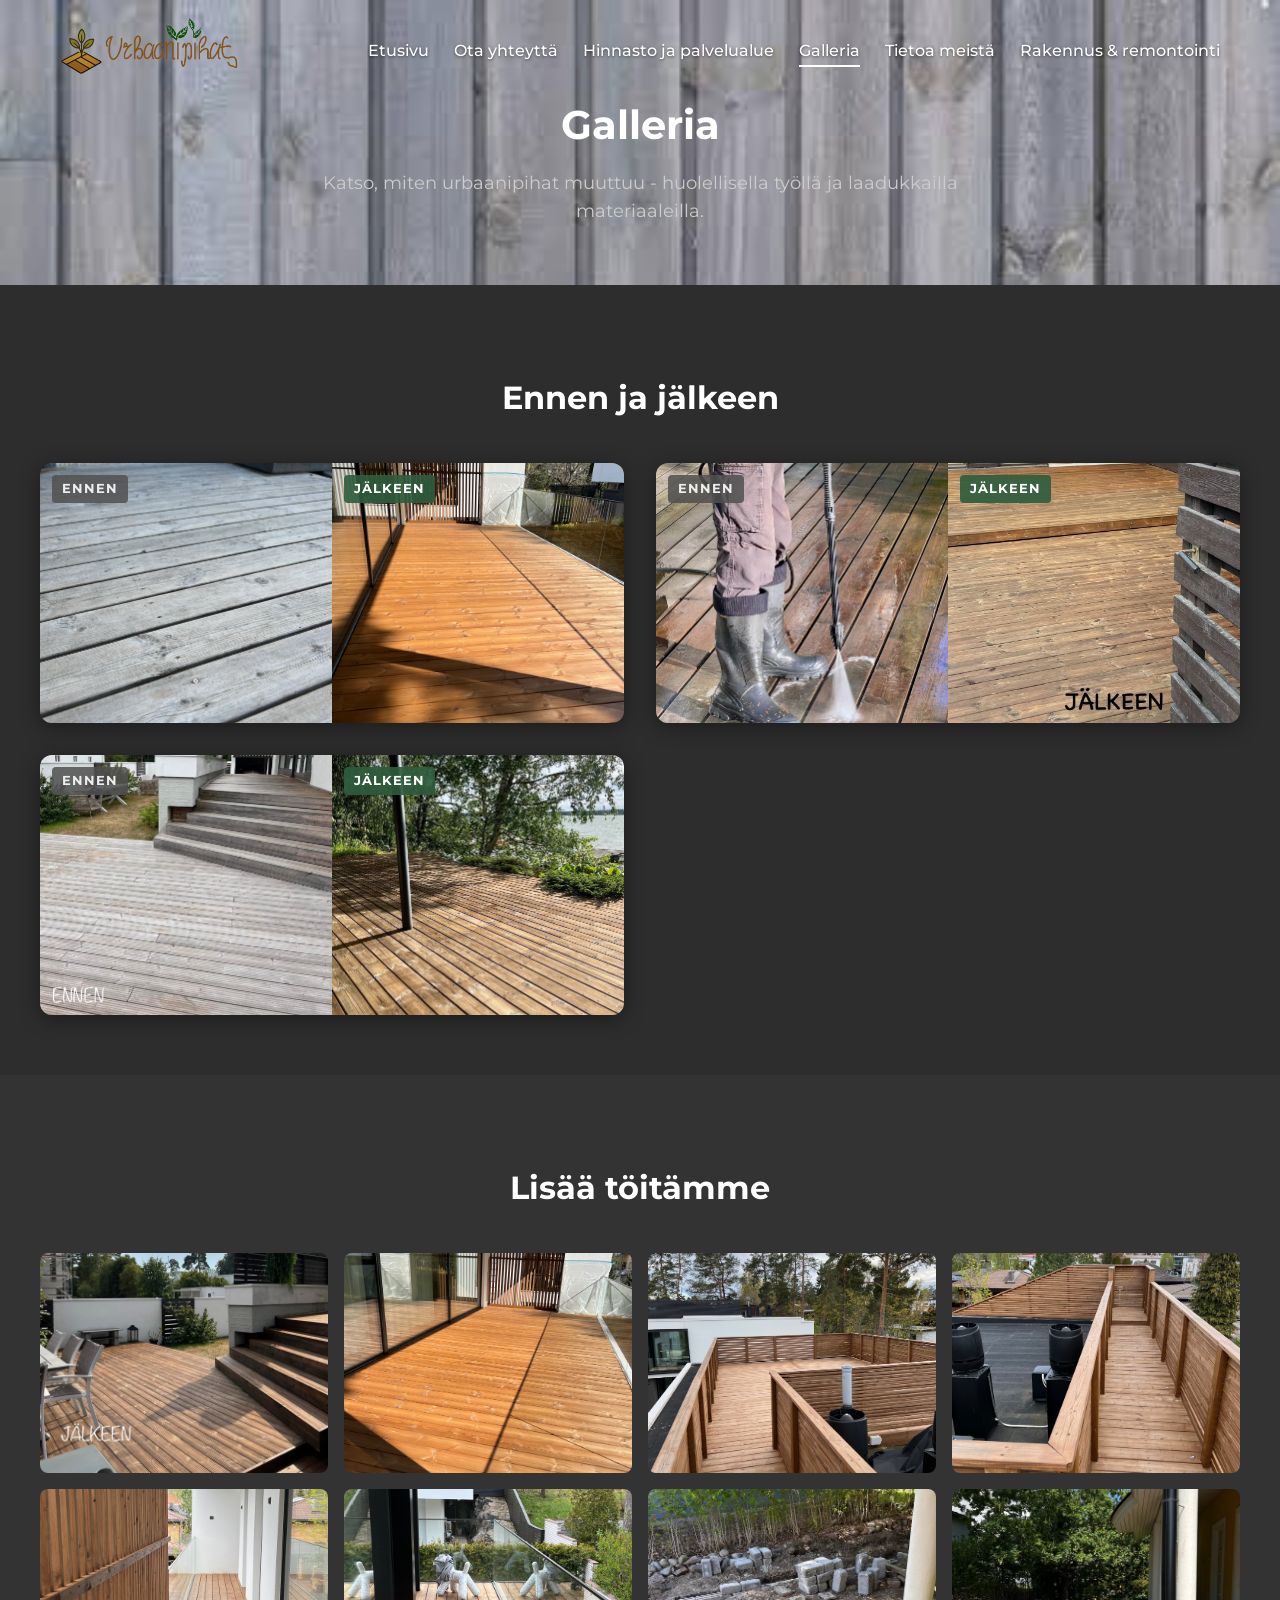
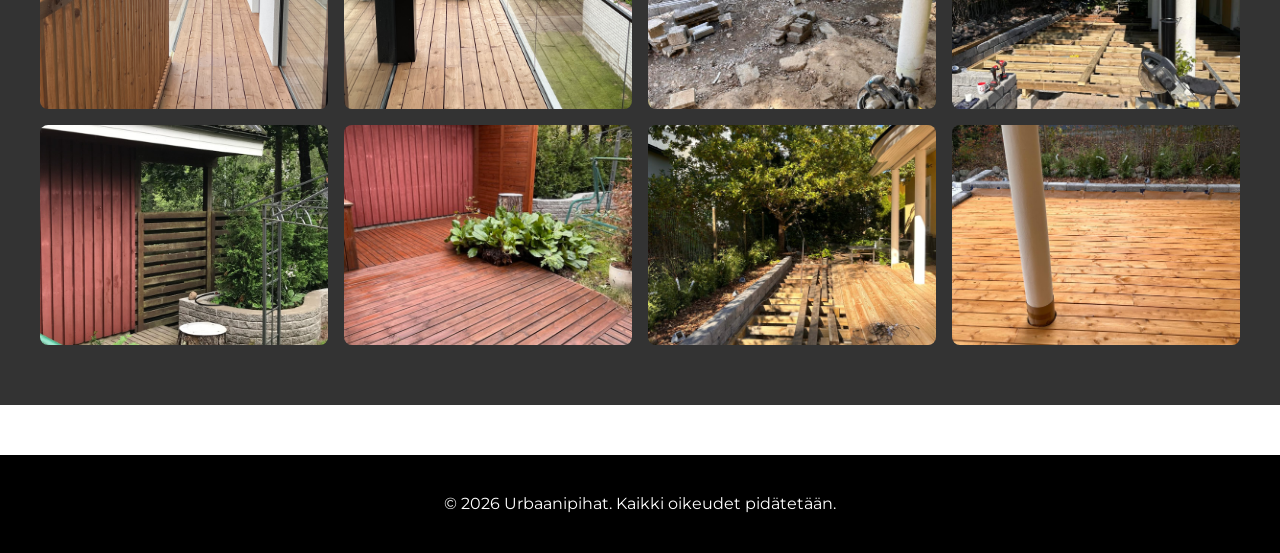
==== commit f4af22f0: "Korjaukset: ei em-dasheja/emojeja, before/after overlay-badgeit, USP-teksti siisti" ====
--- a/galleria.html
+++ b/galleria.html
@@ -35,12 +35,13 @@
     .before-after-section h2{text-align:center;color:#fff;font-size:2em;margin-bottom:40px;}
     .ba-grid{display:grid;grid-template-columns:repeat(auto-fit,minmax(500px,1fr));gap:32px;max-width:1200px;margin:0 auto;}
     .ba-pair{background:#404040;border-radius:12px;overflow:hidden;box-shadow:0 4px 20px rgba(0,0,0,.4);}
-    .ba-labels{display:grid;grid-template-columns:1fr 1fr;}
-    .ba-label{text-align:center;padding:8px;font-size:.85em;font-weight:700;text-transform:uppercase;letter-spacing:1px;}
-    .ba-label.before{background:#555;color:#bbb;}
-    .ba-label.after{background:#2E5C3E;color:#fff;}
+    .ba-images{display:grid;grid-template-columns:1fr 1fr;position:relative;}
     .ba-images{display:grid;grid-template-columns:1fr 1fr;}
-    .ba-images img{width:100%;height:260px;object-fit:cover;display:block;}
+    .ba-img-wrap{position:relative;overflow:hidden;}
+    .ba-img-wrap img{width:100%;height:260px;object-fit:cover;display:block;}
+    .ba-badge{position:absolute;top:12px;left:12px;padding:4px 10px;font-size:.8em;font-weight:700;text-transform:uppercase;letter-spacing:1px;border-radius:4px;}
+    .ba-badge.before{background:rgba(80,80,80,.85);color:#eee;}
+    .ba-badge.after{background:rgba(46,92,62,.9);color:#fff;}
     .gallery-rest{background:#333;padding:60px 20px;}
     .gallery-rest h2{text-align:center;color:#fff;font-size:2em;margin-bottom:40px;}
     .img-grid{display:grid;grid-template-columns:repeat(auto-fill,minmax(260px,1fr));gap:16px;max-width:1200px;margin:0 auto;}
@@ -55,31 +56,28 @@
     <main>
         <section class="gallery-hero">
           <h2>Galleria</h2>
-          <p>Katso, miten urbaanipihat muuttuu &mdash; huolellisella työllä ja laadukkailla materiaaleilla.</p>
+          <p>Katso, miten urbaanipihat muuttuu - huolellisella työllä ja laadukkailla materiaaleilla.</p>
         </section>
 
         <section class="before-after-section">
           <h2>Ennen ja jälkeen</h2>
           <div class="ba-grid">
             <div class="ba-pair fade-in-section">
-              <div class="ba-labels"><span class="ba-label before">Ennen</span><span class="ba-label after">Jälkeen</span></div>
               <div class="ba-images">
-                <img src="./static/images/terassi1e.jpeg" alt="Terassi ennen">
-                <img src="./static/images/terassi1j.jpeg" alt="Terassi jälkeen">
+                <div class="ba-img-wrap"><img src="./static/images/terassi1e.jpeg" alt="Terassi ennen"><span class="ba-badge before">Ennen</span></div>
+                <div class="ba-img-wrap"><img src="./static/images/terassi1j.jpeg" alt="Terassi jälkeen"><span class="ba-badge after">Jälkeen</span></div>
               </div>
             </div>
             <div class="ba-pair fade-in-section">
-              <div class="ba-labels"><span class="ba-label before">Ennen</span><span class="ba-label after">Jälkeen</span></div>
               <div class="ba-images">
-                <img src="./static/images/terassi2e.jpeg" alt="Terassi ennen">
-                <img src="./static/images/terassi2j.jpeg" alt="Terassi jälkeen">
+                <div class="ba-img-wrap"><img src="./static/images/terassi2e.jpeg" alt="Terassi ennen"><span class="ba-badge before">Ennen</span></div>
+                <div class="ba-img-wrap"><img src="./static/images/terassi2j.jpeg" alt="Terassi jälkeen"><span class="ba-badge after">Jälkeen</span></div>
               </div>
             </div>
             <div class="ba-pair fade-in-section">
-              <div class="ba-labels"><span class="ba-label before">Ennen</span><span class="ba-label after">Jälkeen</span></div>
               <div class="ba-images">
-                <img src="./static/images/terassi3e.jpeg" alt="Terassi ennen">
-                <img src="./static/images/terassi3j.jpeg" alt="Terassi jälkeen">
+                <div class="ba-img-wrap"><img src="./static/images/terassi3e.jpeg" alt="Terassi ennen"><span class="ba-badge before">Ennen</span></div>
+                <div class="ba-img-wrap"><img src="./static/images/terassi3j.jpeg" alt="Terassi jälkeen"><span class="ba-badge after">Jälkeen</span></div>
               </div>
             </div>
           </div>
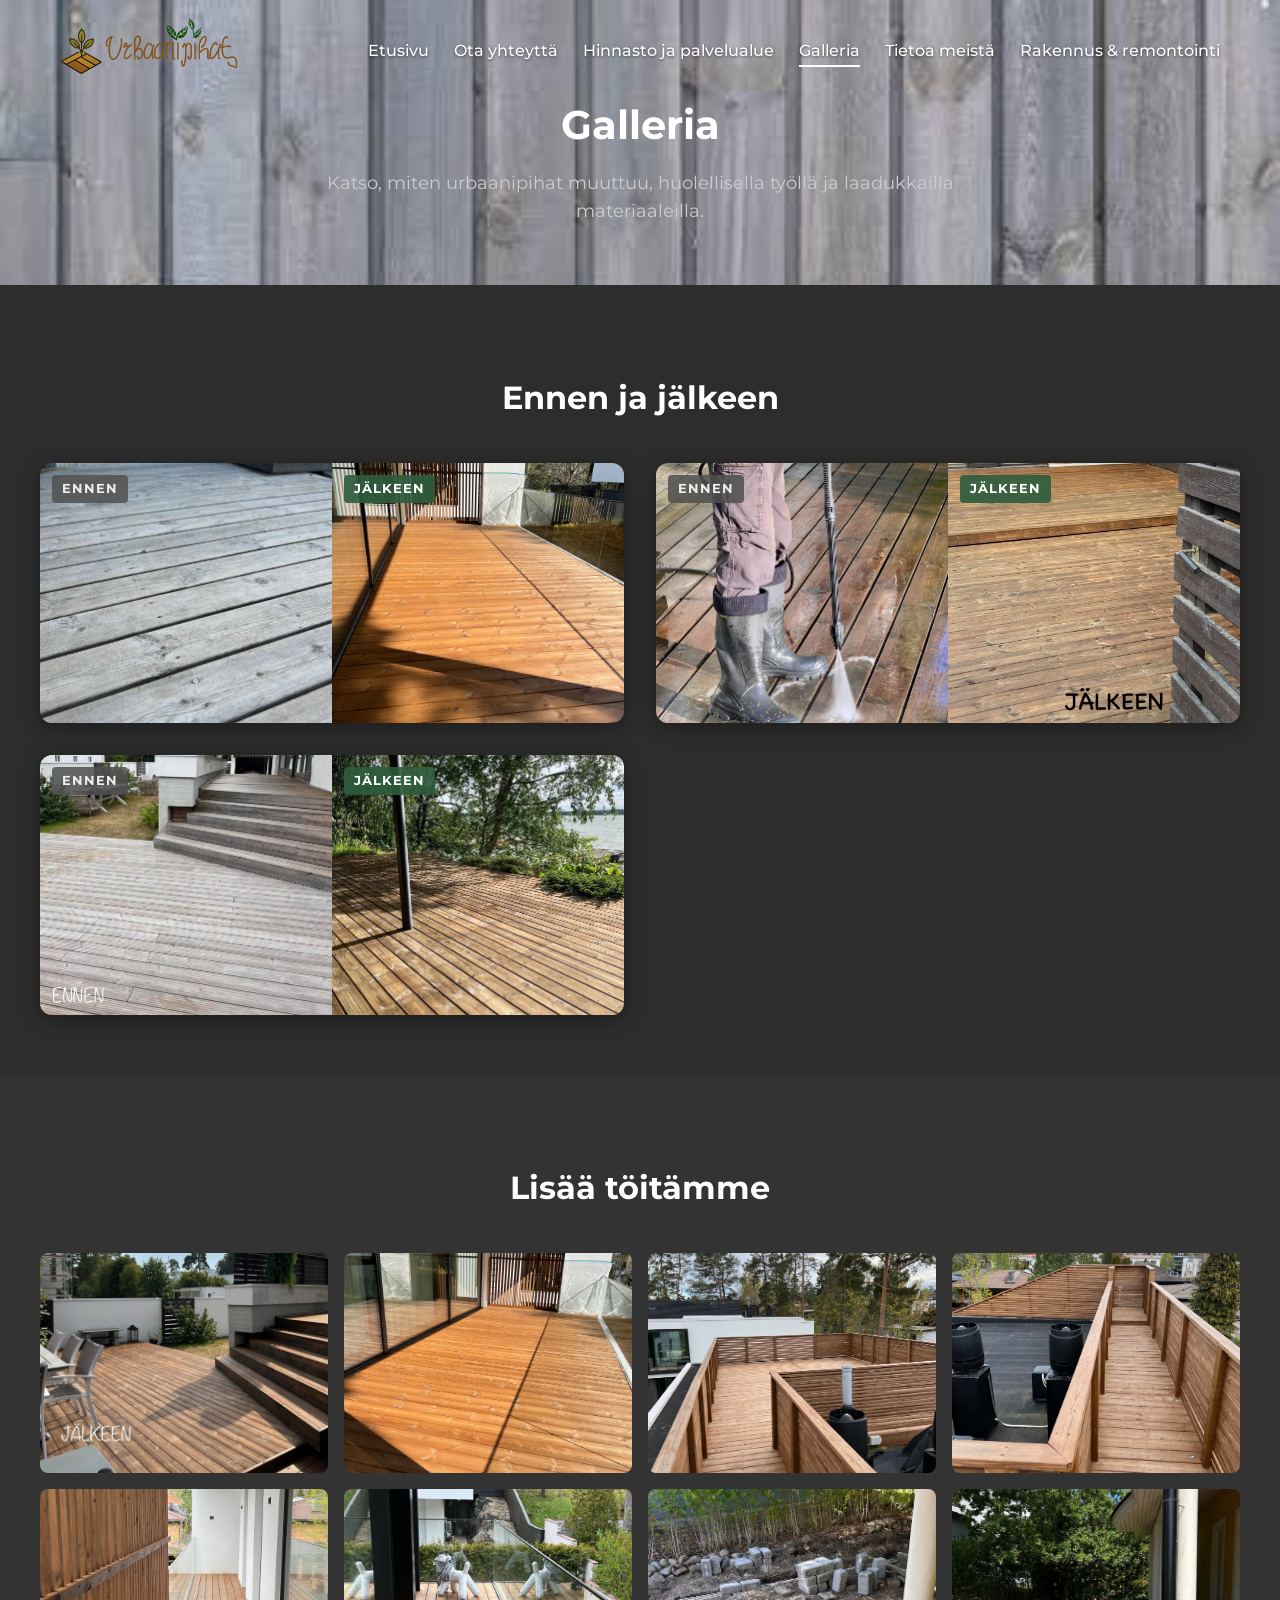
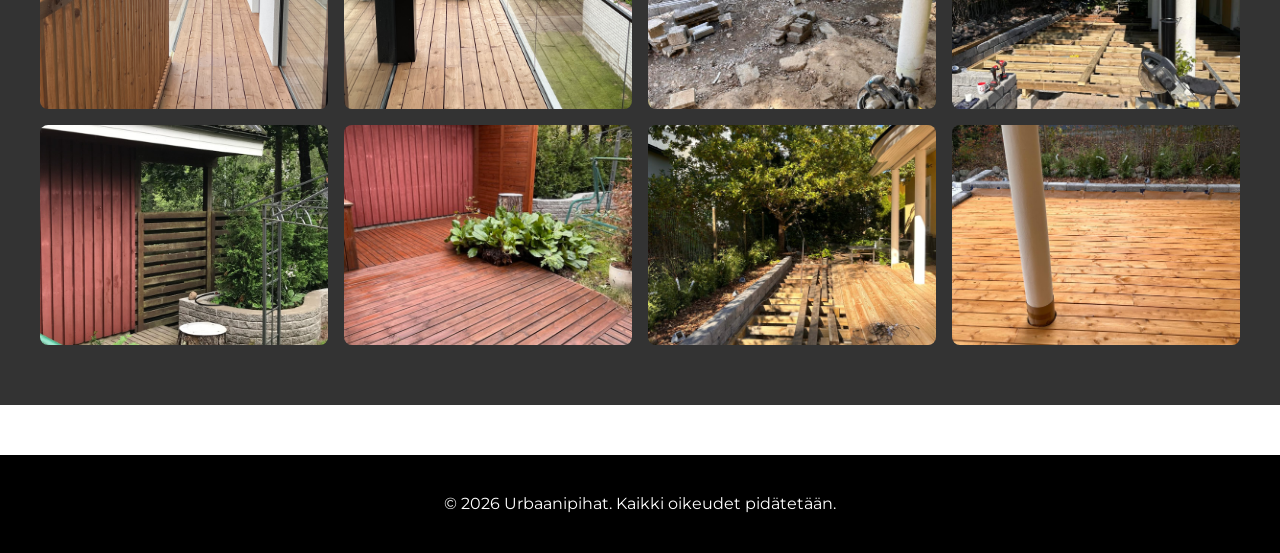
==== commit ee81206d: "Korjaukset: tekijä, poistettu kaikki väliviivat ja em-dashet, luontevampi teksti" ====
--- a/galleria.html
+++ b/galleria.html
@@ -3,7 +3,7 @@
 <head>
     <meta charset="UTF-8">
     <meta name="viewport" content="width=device-width, initial-scale=1.0, shrink-to-fit=no">
-    <title>Urbaanipihat - Galleria</title>
+    <title>Urbaanipihat, Galleria</title>
     <link rel="icon" type="image/png" href="./static/images/icon.png">
     <link rel="stylesheet" href="./static/css/style.css">
     <link href="https://fonts.googleapis.com/css2?family=Montserrat:wght@400;700&display=swap" rel="stylesheet">
@@ -56,7 +56,7 @@
     <main>
         <section class="gallery-hero">
           <h2>Galleria</h2>
-          <p>Katso, miten urbaanipihat muuttuu - huolellisella työllä ja laadukkailla materiaaleilla.</p>
+          <p>Katso, miten urbaanipihat muuttuu, huolellisella työllä ja laadukkailla materiaaleilla.</p>
         </section>
 
         <section class="before-after-section">
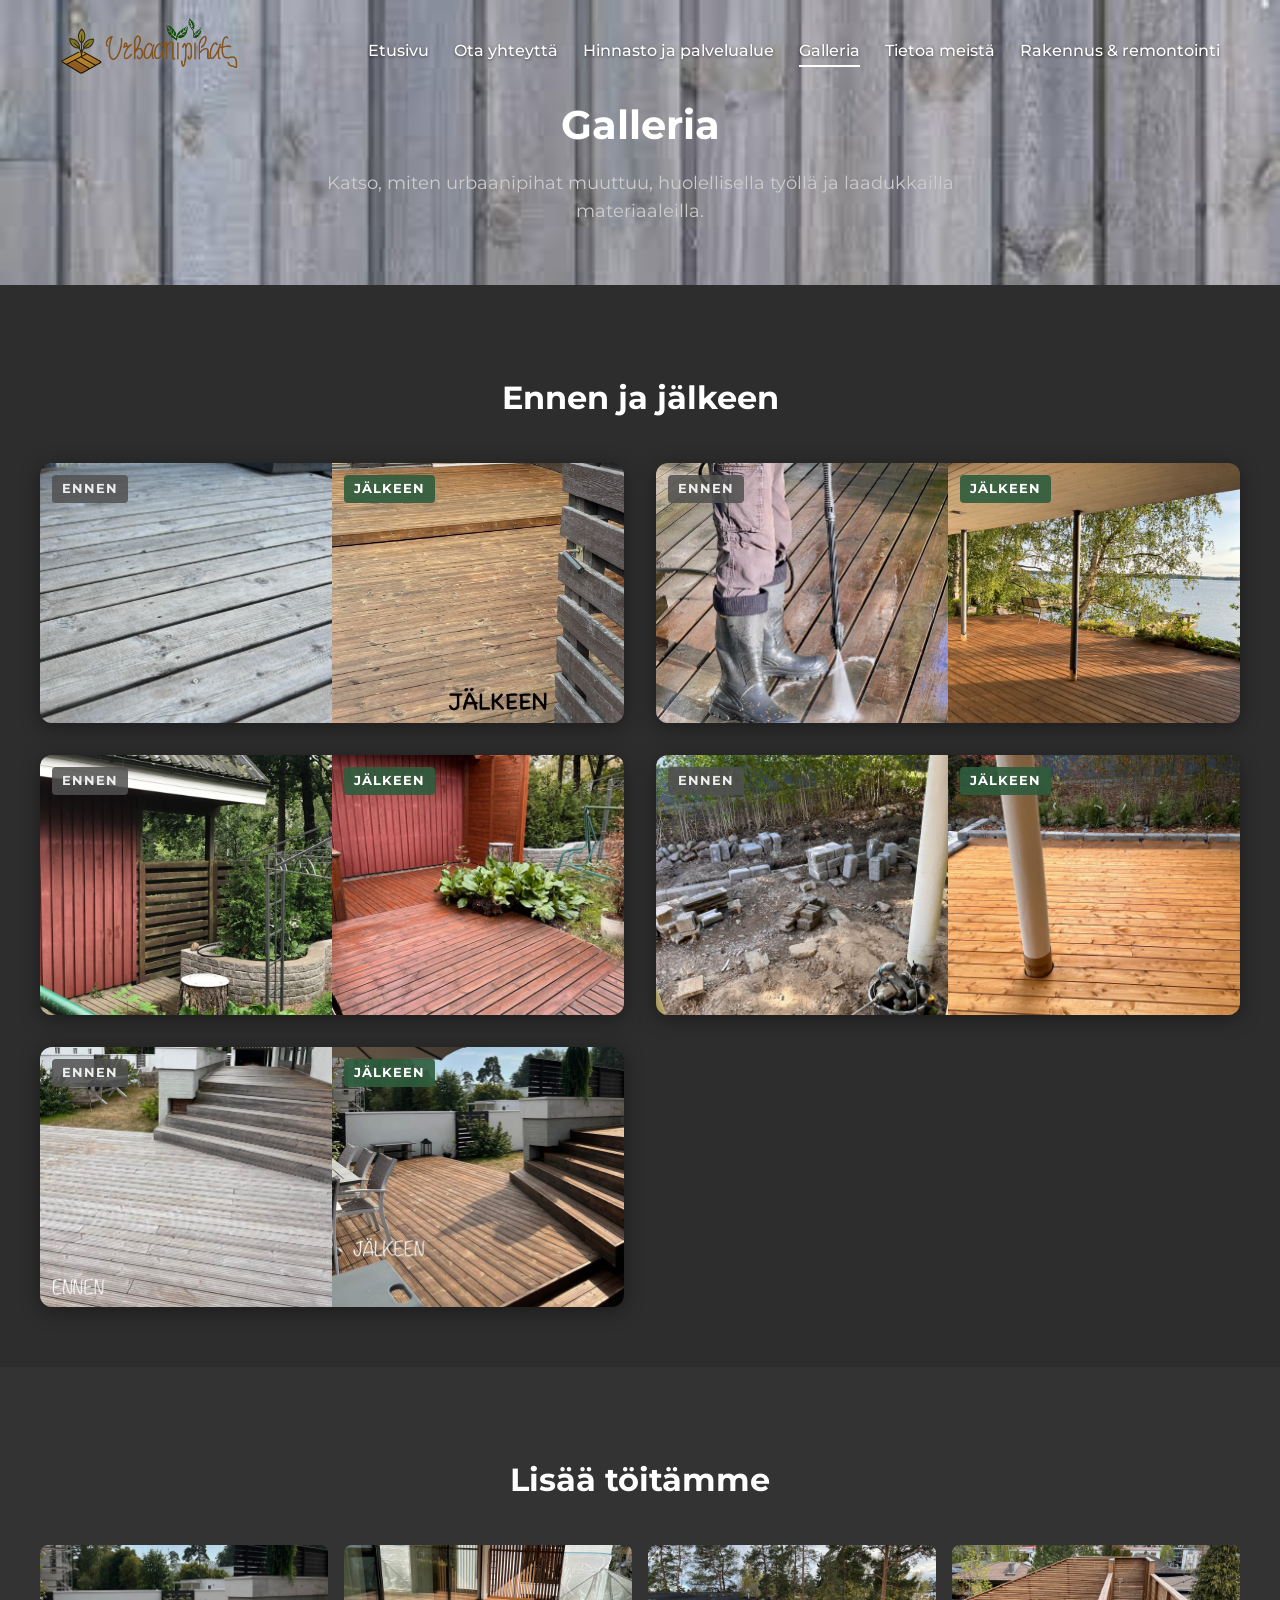
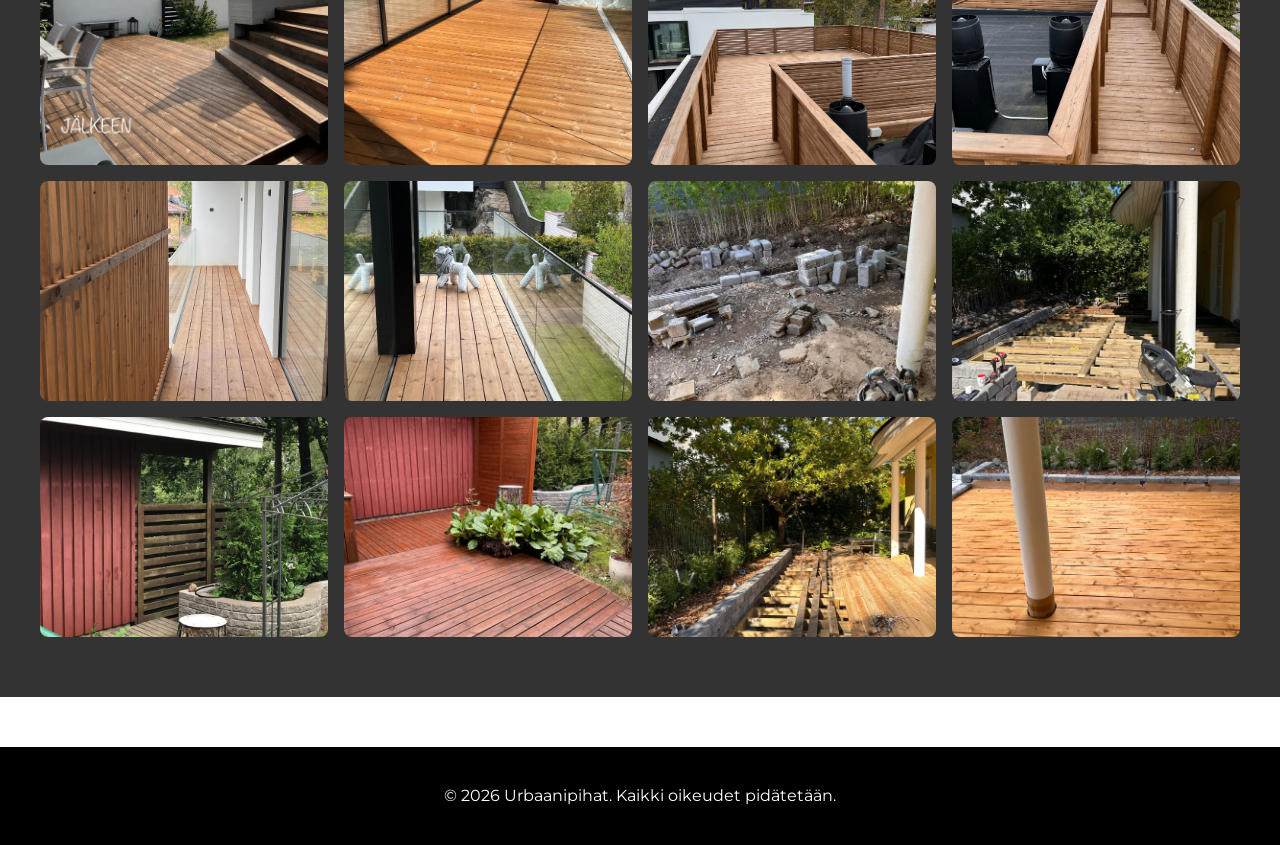
==== commit 2db948fe: "Galleria: 5 oikeaa ennen/jälkeen-paria uusilla kuvilla" ====
--- a/galleria.html
+++ b/galleria.html
@@ -62,24 +62,42 @@
         <section class="before-after-section">
           <h2>Ennen ja jälkeen</h2>
           <div class="ba-grid">
+
             <div class="ba-pair fade-in-section">
               <div class="ba-images">
-                <div class="ba-img-wrap"><img src="./static/images/terassi1e.jpeg" alt="Terassi ennen"><span class="ba-badge before">Ennen</span></div>
-                <div class="ba-img-wrap"><img src="./static/images/terassi1j.jpeg" alt="Terassi jälkeen"><span class="ba-badge after">Jälkeen</span></div>
+                <div class="ba-img-wrap"><img src="./static/images/Ennen1.jpeg" alt="Terassi ennen"><span class="ba-badge before">Ennen</span></div>
+                <div class="ba-img-wrap"><img src="./static/images/jälkeen1.jpeg" alt="Terassi jälkeen"><span class="ba-badge after">Jälkeen</span></div>
               </div>
             </div>
+
             <div class="ba-pair fade-in-section">
               <div class="ba-images">
-                <div class="ba-img-wrap"><img src="./static/images/terassi2e.jpeg" alt="Terassi ennen"><span class="ba-badge before">Ennen</span></div>
-                <div class="ba-img-wrap"><img src="./static/images/terassi2j.jpeg" alt="Terassi jälkeen"><span class="ba-badge after">Jälkeen</span></div>
+                <div class="ba-img-wrap"><img src="./static/images/ennen2.jpeg" alt="Terassi ennen"><span class="ba-badge before">Ennen</span></div>
+                <div class="ba-img-wrap"><img src="./static/images/jälkeen2.jpeg" alt="Terassi jälkeen"><span class="ba-badge after">Jälkeen</span></div>
               </div>
             </div>
+
             <div class="ba-pair fade-in-section">
               <div class="ba-images">
-                <div class="ba-img-wrap"><img src="./static/images/terassi3e.jpeg" alt="Terassi ennen"><span class="ba-badge before">Ennen</span></div>
-                <div class="ba-img-wrap"><img src="./static/images/terassi3j.jpeg" alt="Terassi jälkeen"><span class="ba-badge after">Jälkeen</span></div>
+                <div class="ba-img-wrap"><img src="./static/images/ennen3.jpg" alt="Terassi ennen"><span class="ba-badge before">Ennen</span></div>
+                <div class="ba-img-wrap"><img src="./static/images/jälkeen3.jpg" alt="Terassi jälkeen"><span class="ba-badge after">Jälkeen</span></div>
               </div>
             </div>
+
+            <div class="ba-pair fade-in-section">
+              <div class="ba-images">
+                <div class="ba-img-wrap"><img src="./static/images/ennen4.jpg" alt="Terassi ennen"><span class="ba-badge before">Ennen</span></div>
+                <div class="ba-img-wrap"><img src="./static/images/jälkeen4.jpg" alt="Terassi jälkeen"><span class="ba-badge after">Jälkeen</span></div>
+              </div>
+            </div>
+
+            <div class="ba-pair fade-in-section">
+              <div class="ba-images">
+                <div class="ba-img-wrap"><img src="./static/images/ennen5.jpeg" alt="Terassi ennen"><span class="ba-badge before">Ennen</span></div>
+                <div class="ba-img-wrap"><img src="./static/images/jälkeen5.jpeg" alt="Terassi jälkeen"><span class="ba-badge after">Jälkeen</span></div>
+              </div>
+            </div>
+
           </div>
         </section>
 
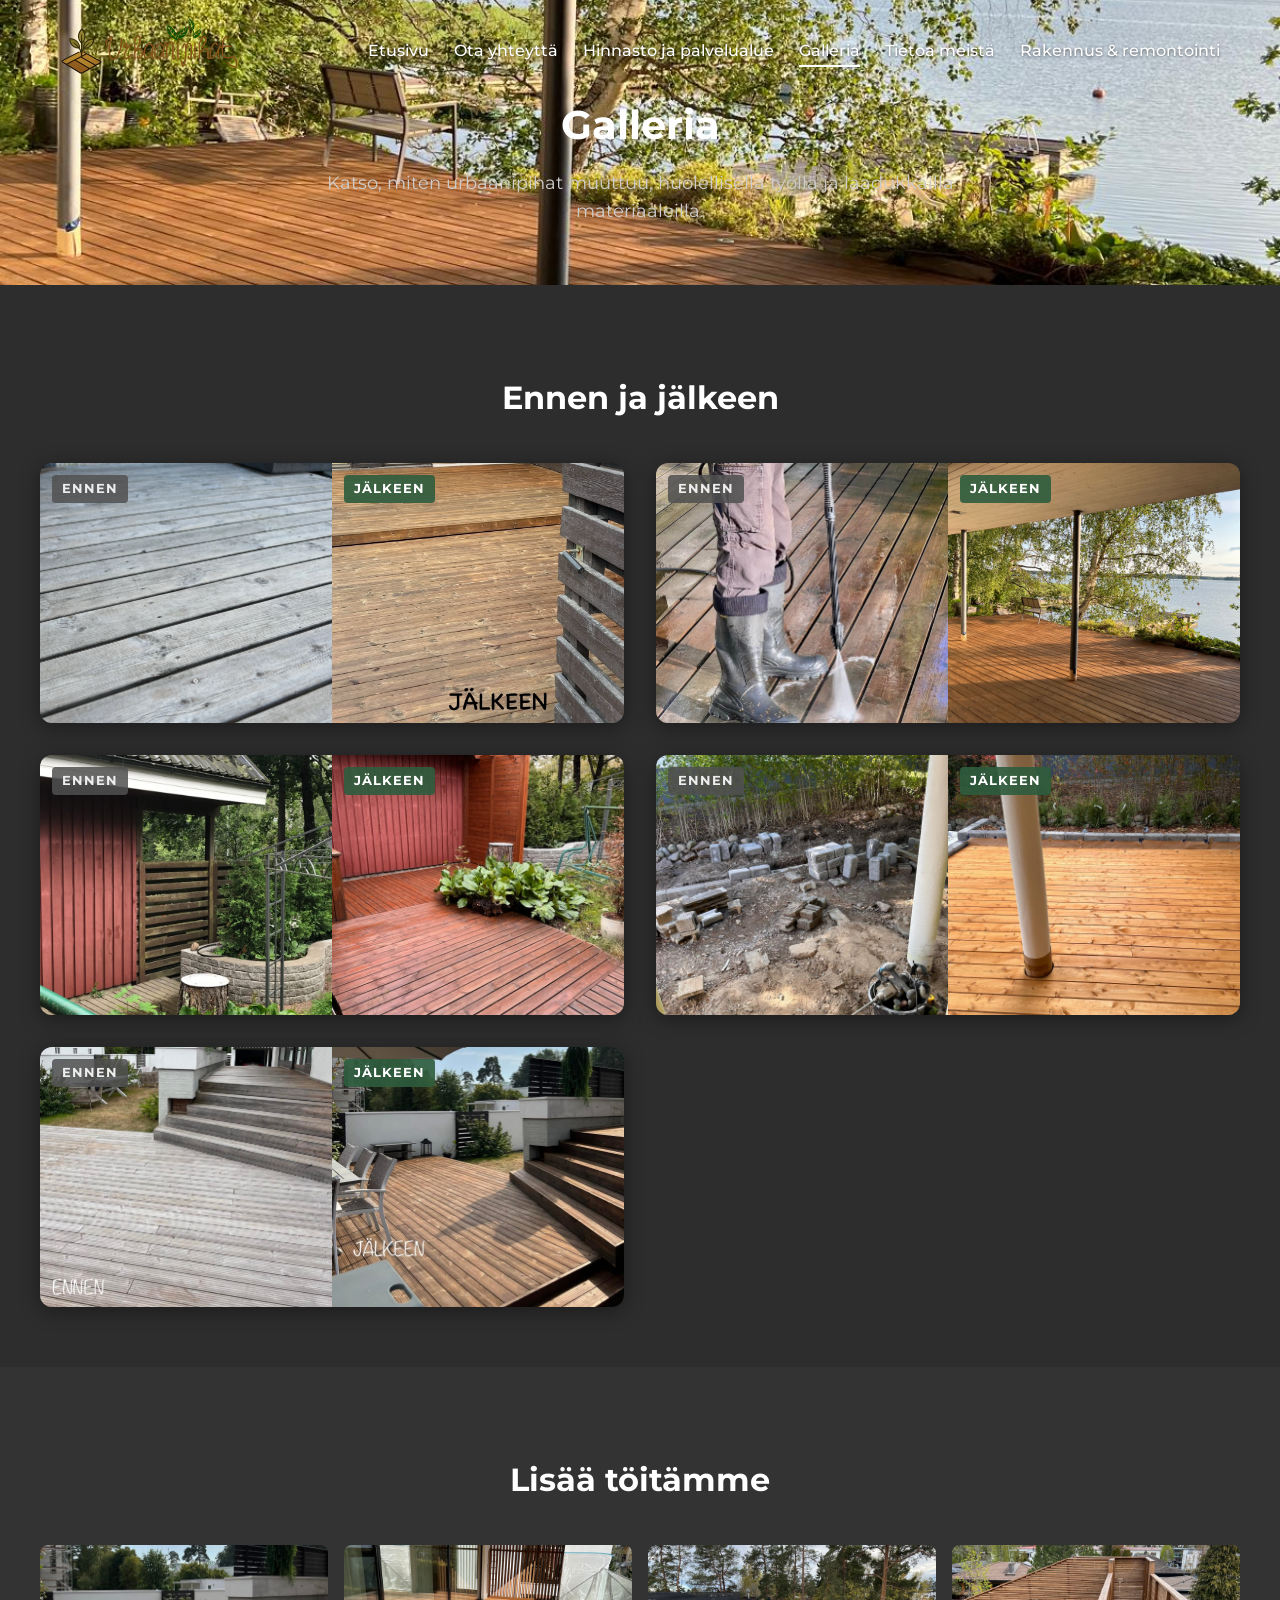
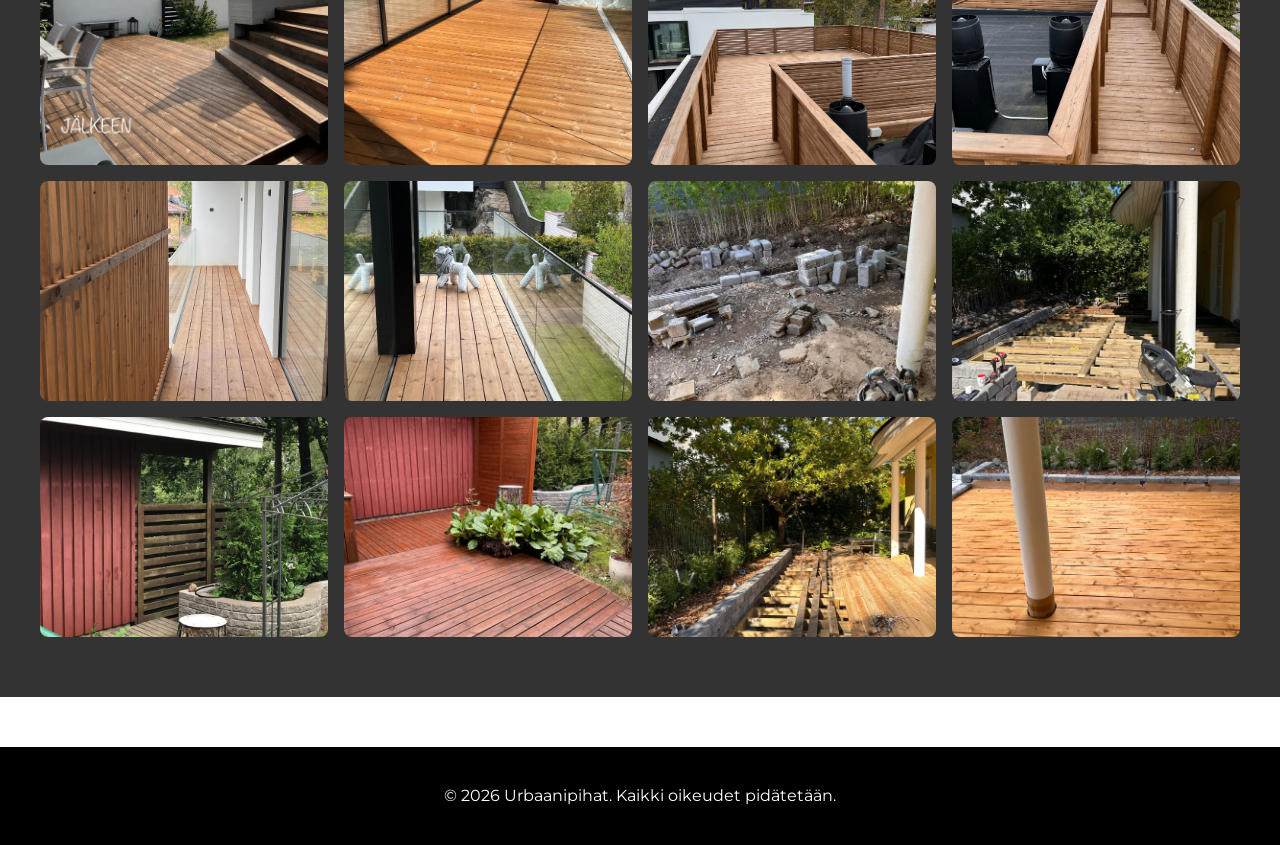
==== commit 7448994f: "modified the background images" ====
--- a/galleria.html
+++ b/galleria.html
@@ -28,7 +28,7 @@
         </div>
     </header>
     <style>
-    .gallery-hero{padding:60px 20px;text-align:center;background-image:url("./static/images/Terassi_bg.png");background-size:cover;background-attachment:fixed;}
+    .gallery-hero{padding:60px 20px;text-align:center;background-image:url("./static/images/terassi10j.jpeg");background-size: 100% auto; background-position: bottom; background-attachment: fixed;}
     .gallery-hero h2{font-size:2.5em;color:#fff;margin-bottom:12px;}
     .gallery-hero p{color:#ccc;font-size:1.1em;max-width:700px;margin:0 auto;}
     .before-after-section{background-color:#2d2d2d;padding:60px 20px;}
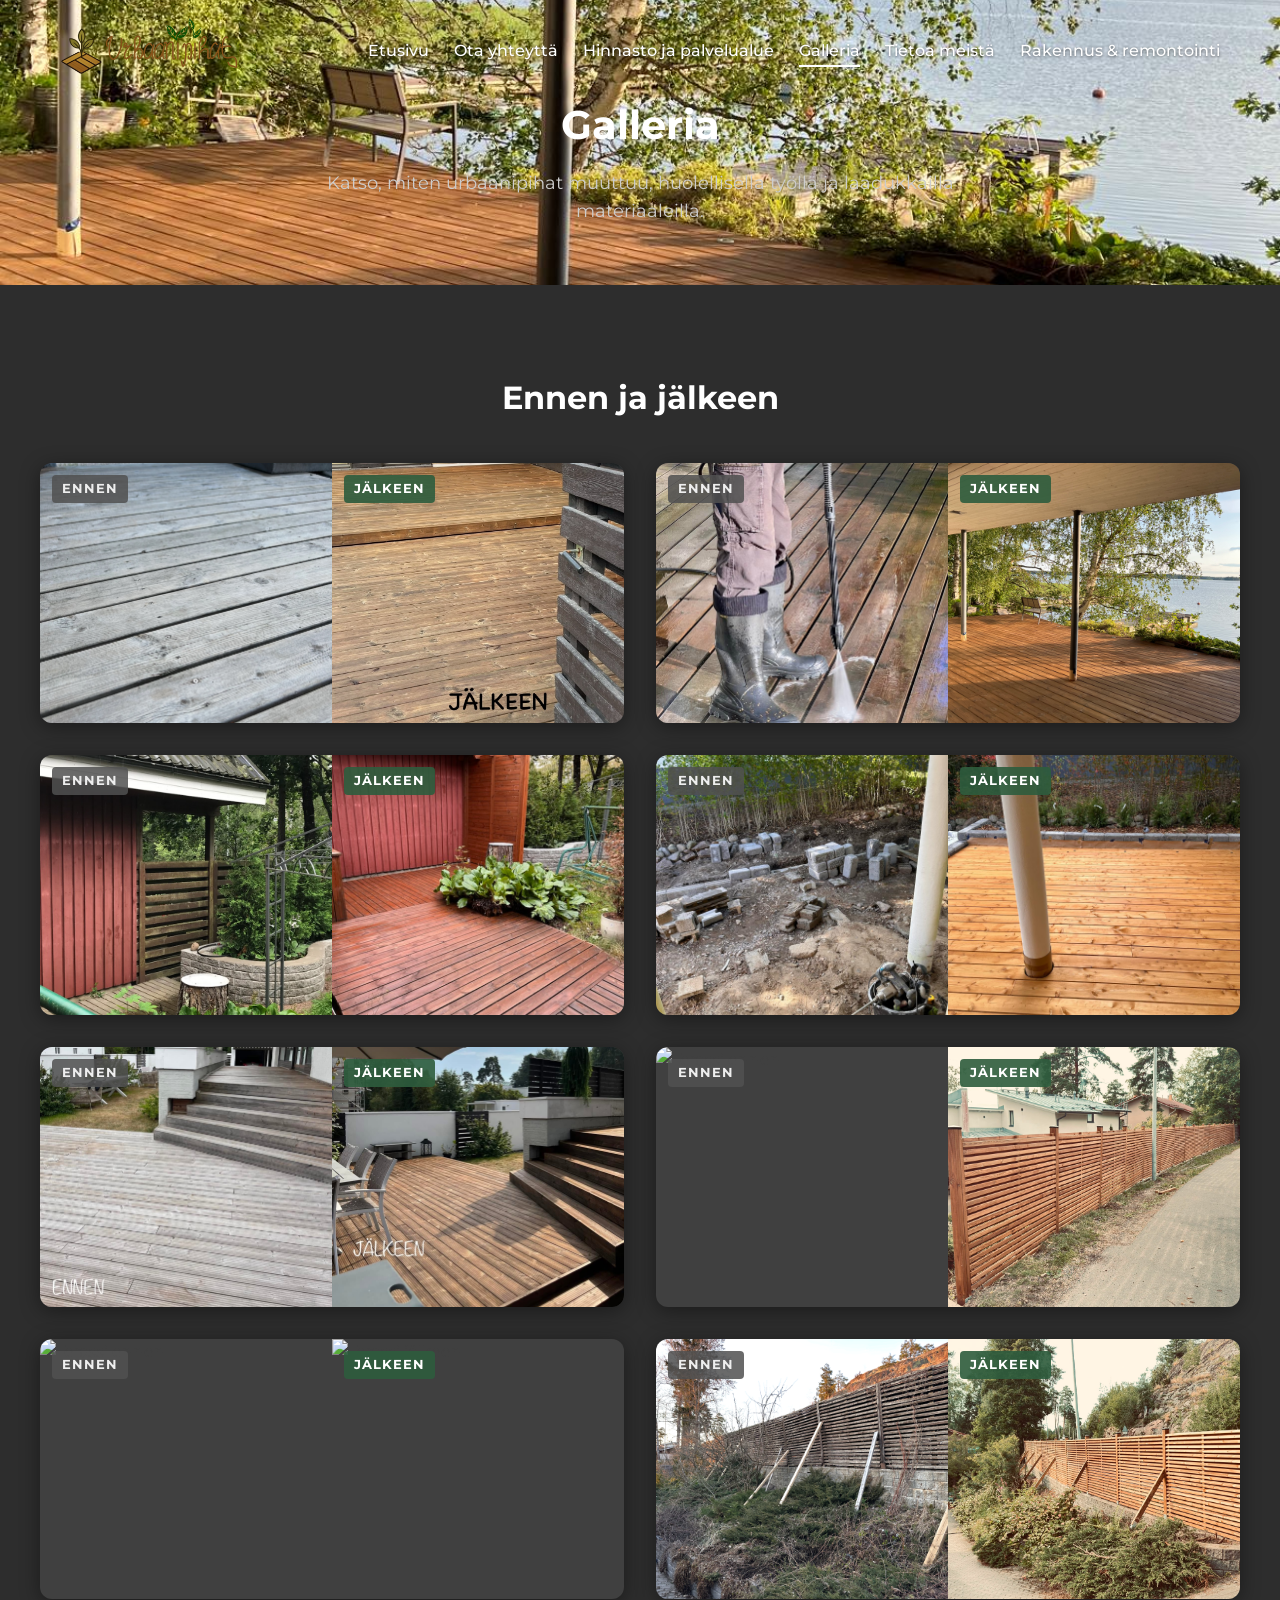
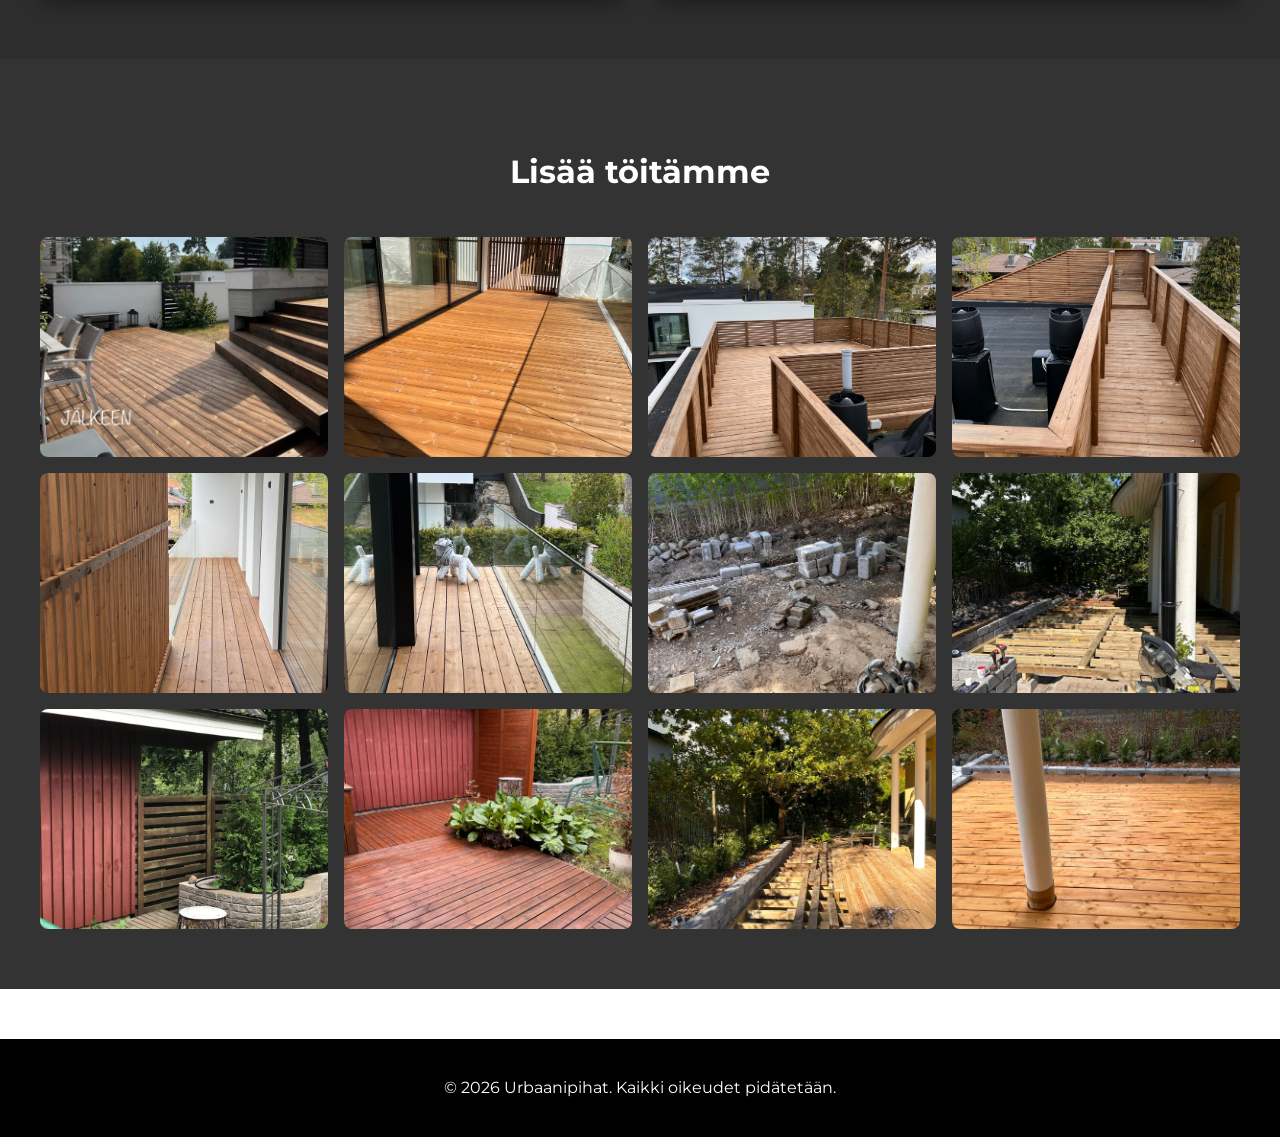
==== commit 2b04826d: "New images for gallery" ====
--- a/galleria.html
+++ b/galleria.html
@@ -1,153 +1,349 @@
 <!DOCTYPE html>
 <html lang="fi">
+
 <head>
-    <meta charset="UTF-8">
-    <meta name="viewport" content="width=device-width, initial-scale=1.0, shrink-to-fit=no">
-    <title>Urbaanipihat, Galleria</title>
-    <link rel="icon" type="image/png" href="./static/images/icon.png">
-    <link rel="stylesheet" href="./static/css/style.css">
-    <link href="https://fonts.googleapis.com/css2?family=Montserrat:wght@400;700&display=swap" rel="stylesheet">
-    <link rel="stylesheet" href="./static/css/hinnasto.css">
+  <meta charset="UTF-8">
+  <meta name="viewport" content="width=device-width, initial-scale=1.0, shrink-to-fit=no">
+  <title>Urbaanipihat, Galleria</title>
+  <link rel="icon" type="image/png" href="./static/images/icon.png">
+  <link rel="stylesheet" href="./static/css/style.css">
+  <link href="https://fonts.googleapis.com/css2?family=Montserrat:wght@400;700&display=swap" rel="stylesheet">
+  <link rel="stylesheet" href="./static/css/hinnasto.css">
+  <!-- Google tag (gtag.js) -->
+  <script async src="https://www.googletagmanager.com/gtag/js?id=G-M5LXTD4VQC"></script>
+  <script>
+    window.dataLayer = window.dataLayer || [];
+    function gtag() { dataLayer.push(arguments); }
+    gtag('js', new Date());
+    gtag('config', 'G-M5LXTD4VQC');
+  </script>
 </head>
+
 <body>
-    <header class="transparent-header">
-        <div class="container header-content">
-            <div class="logo">
-                <a href="index.html" class="otsikko"><img src="./static/images/Urbaanipihat_logo.png" alt="Logo" class="logo-font"></a>
-            </div>
-            <nav>
-                <ul>
-                    <li><a href="index.html" class="">Etusivu</a></li>
-                    <li><a href="yhteystiedot.html" class="">Ota yhteyttä</a></li>
-                    <li><a href="hinnasto.html" class="">Hinnasto ja palvelualue</a></li>
-                    <li><a href="galleria.html" class="active">Galleria</a></li>
-                    <li><a href="info.html" class="">Tietoa meistä</a></li>
-                    <li><a href="huolto.html" class="">Rakennus & remontointi</a></li>
-                </ul>
-            </nav>
-        </div>
-    </header>
-    <style>
-    .gallery-hero{padding:60px 20px;text-align:center;background-image:url("./static/images/terassi10j.jpeg");background-size: 100% auto; background-position: bottom; background-attachment: fixed;}
-    .gallery-hero h2{font-size:2.5em;color:#fff;margin-bottom:12px;}
-    .gallery-hero p{color:#ccc;font-size:1.1em;max-width:700px;margin:0 auto;}
-    .before-after-section{background-color:#2d2d2d;padding:60px 20px;}
-    .before-after-section h2{text-align:center;color:#fff;font-size:2em;margin-bottom:40px;}
-    .ba-grid{display:grid;grid-template-columns:repeat(auto-fit,minmax(500px,1fr));gap:32px;max-width:1200px;margin:0 auto;}
-    .ba-pair{background:#404040;border-radius:12px;overflow:hidden;box-shadow:0 4px 20px rgba(0,0,0,.4);}
-    .ba-images{display:grid;grid-template-columns:1fr 1fr;position:relative;}
-    .ba-images{display:grid;grid-template-columns:1fr 1fr;}
-    .ba-img-wrap{position:relative;overflow:hidden;}
-    .ba-img-wrap img{width:100%;height:260px;object-fit:cover;display:block;}
-    .ba-badge{position:absolute;top:12px;left:12px;padding:4px 10px;font-size:.8em;font-weight:700;text-transform:uppercase;letter-spacing:1px;border-radius:4px;}
-    .ba-badge.before{background:rgba(80,80,80,.85);color:#eee;}
-    .ba-badge.after{background:rgba(46,92,62,.9);color:#fff;}
-    .gallery-rest{background:#333;padding:60px 20px;}
-    .gallery-rest h2{text-align:center;color:#fff;font-size:2em;margin-bottom:40px;}
-    .img-grid{display:grid;grid-template-columns:repeat(auto-fill,minmax(260px,1fr));gap:16px;max-width:1200px;margin:0 auto;}
-    .img-grid img{width:100%;height:220px;object-fit:cover;border-radius:8px;cursor:pointer;transition:transform .2s,opacity .2s;}
-    .img-grid img:hover{transform:scale(1.03);opacity:.9;}
-    .lightbox{display:none;position:fixed;top:0;left:0;width:100%;height:100%;background:rgba(0,0,0,.92);z-index:9999;align-items:center;justify-content:center;}
-    .lightbox.open{display:flex;}
-    .lightbox img{max-width:90vw;max-height:90vh;object-fit:contain;border-radius:8px;}
-    .lb-close{position:absolute;top:20px;right:30px;font-size:2.5em;color:#fff;cursor:pointer;line-height:1;}
-    @media(max-width:600px){.ba-grid{grid-template-columns:1fr;}.ba-images img{height:160px;}}
-    </style>
-    <main>
-        <section class="gallery-hero">
-          <h2>Galleria</h2>
-          <p>Katso, miten urbaanipihat muuttuu, huolellisella työllä ja laadukkailla materiaaleilla.</p>
-        </section>
-
-        <section class="before-after-section">
-          <h2>Ennen ja jälkeen</h2>
-          <div class="ba-grid">
-
-            <div class="ba-pair fade-in-section">
-              <div class="ba-images">
-                <div class="ba-img-wrap"><img src="./static/images/Ennen1.jpeg" alt="Terassi ennen"><span class="ba-badge before">Ennen</span></div>
-                <div class="ba-img-wrap"><img src="./static/images/jälkeen1.jpeg" alt="Terassi jälkeen"><span class="ba-badge after">Jälkeen</span></div>
-              </div>
-            </div>
-
-            <div class="ba-pair fade-in-section">
-              <div class="ba-images">
-                <div class="ba-img-wrap"><img src="./static/images/ennen2.jpeg" alt="Terassi ennen"><span class="ba-badge before">Ennen</span></div>
-                <div class="ba-img-wrap"><img src="./static/images/jälkeen2.jpeg" alt="Terassi jälkeen"><span class="ba-badge after">Jälkeen</span></div>
-              </div>
-            </div>
-
-            <div class="ba-pair fade-in-section">
-              <div class="ba-images">
-                <div class="ba-img-wrap"><img src="./static/images/ennen3.jpg" alt="Terassi ennen"><span class="ba-badge before">Ennen</span></div>
-                <div class="ba-img-wrap"><img src="./static/images/jälkeen3.jpg" alt="Terassi jälkeen"><span class="ba-badge after">Jälkeen</span></div>
-              </div>
-            </div>
-
-            <div class="ba-pair fade-in-section">
-              <div class="ba-images">
-                <div class="ba-img-wrap"><img src="./static/images/ennen4.jpg" alt="Terassi ennen"><span class="ba-badge before">Ennen</span></div>
-                <div class="ba-img-wrap"><img src="./static/images/jälkeen4.jpg" alt="Terassi jälkeen"><span class="ba-badge after">Jälkeen</span></div>
-              </div>
-            </div>
-
-            <div class="ba-pair fade-in-section">
-              <div class="ba-images">
-                <div class="ba-img-wrap"><img src="./static/images/ennen5.jpeg" alt="Terassi ennen"><span class="ba-badge before">Ennen</span></div>
-                <div class="ba-img-wrap"><img src="./static/images/jälkeen5.jpeg" alt="Terassi jälkeen"><span class="ba-badge after">Jälkeen</span></div>
-              </div>
-            </div>
-
-          </div>
-        </section>
-
-        <section class="gallery-rest">
-          <h2>Lisää töitämme</h2>
-          <div class="img-grid">
-            <img src="./static/images/terassi4j.jpeg" alt="Öljytty terassi" onclick="openLB(this)">
-            <img src="./static/images/terassi5j.jpeg" alt="Öljytty terassi" onclick="openLB(this)">
-            <img src="./static/images/terassi6j.jpeg" alt="Öljytty terassi" onclick="openLB(this)">
-            <img src="./static/images/terassi7j.jpeg" alt="Öljytty terassi" onclick="openLB(this)">
-            <img src="./static/images/terassi8j.jpeg" alt="Öljytty terassi" onclick="openLB(this)">
-            <img src="./static/images/terassi9j.jpeg" alt="Öljytty terassi" onclick="openLB(this)">
-            <img src="./static/images/IMG_0053.jpg" alt="Projekti" onclick="openLB(this)">
-            <img src="./static/images/IMG_0059.jpg" alt="Projekti" onclick="openLB(this)">
-            <img src="./static/images/IMG_0158.jpg" alt="Projekti" onclick="openLB(this)">
-            <img src="./static/images/IMG_0299.jpg" alt="Projekti" onclick="openLB(this)">
-            <img src="./static/images/IMG_0308.jpg" alt="Projekti" onclick="openLB(this)">
-            <img src="./static/images/IMG_0327.jpg" alt="Projekti" onclick="openLB(this)">
-          </div>
-        </section>
-
-        <div class="lightbox" id="lb" onclick="closeLB()">
-          <span class="lb-close">&times;</span>
-          <img id="lb-img" src="" alt="">
-        </div>
-        <script>
-        function openLB(img){document.getElementById('lb-img').src=img.src;document.getElementById('lb').classList.add('open');}
-        function closeLB(){document.getElementById('lb').classList.remove('open');}
-        document.addEventListener('keydown',function(e){if(e.key==='Escape')closeLB();});
-        </script>
-    </main>
-    <footer>
-        <div class="container">
-            <p>&copy; 2026 Urbaanipihat. Kaikki oikeudet pidätetään.</p>
-        </div>
-    </footer>
+  <header class="transparent-header">
+    <div class="container header-content">
+      <div class="logo">
+        <a href="index.html" class="otsikko"><img src="./static/images/Urbaanipihat_logo.png" alt="Logo"
+            class="logo-font"></a>
+      </div>
+      <nav>
+        <ul>
+          <li><a href="index.html" class="">Etusivu</a></li>
+          <li><a href="yhteystiedot.html" class="">Ota yhteyttä</a></li>
+          <li><a href="hinnasto.html" class="">Hinnasto ja palvelualue</a></li>
+          <li><a href="galleria.html" class="active">Galleria</a></li>
+          <li><a href="info.html" class="">Tietoa meistä</a></li>
+          <li><a href="huolto.html" class="">Rakennus & remontointi</a></li>
+        </ul>
+      </nav>
+    </div>
+  </header>
+  <style>
+    .gallery-hero {
+      padding: 60px 20px;
+      text-align: center;
+      background-image: url("./static/images/terassi10j.jpeg");
+      background-size: 100% auto;
+      background-position: bottom;
+      background-attachment: fixed;
+    }
+
+    .gallery-hero h2 {
+      font-size: 2.5em;
+      color: #fff;
+      margin-bottom: 12px;
+    }
+
+    .gallery-hero p {
+      color: #ccc;
+      font-size: 1.1em;
+      max-width: 700px;
+      margin: 0 auto;
+    }
+
+    .before-after-section {
+      background-color: #2d2d2d;
+      padding: 60px 20px;
+    }
+
+    .before-after-section h2 {
+      text-align: center;
+      color: #fff;
+      font-size: 2em;
+      margin-bottom: 40px;
+    }
+
+    .ba-grid {
+      display: grid;
+      grid-template-columns: repeat(auto-fit, minmax(500px, 1fr));
+      gap: 32px;
+      max-width: 1200px;
+      margin: 0 auto;
+    }
+
+    .ba-pair {
+      background: #404040;
+      border-radius: 12px;
+      overflow: hidden;
+      box-shadow: 0 4px 20px rgba(0, 0, 0, .4);
+    }
+
+    .ba-images {
+      display: grid;
+      grid-template-columns: 1fr 1fr;
+      position: relative;
+    }
+
+    .ba-images {
+      display: grid;
+      grid-template-columns: 1fr 1fr;
+    }
+
+    .ba-img-wrap {
+      position: relative;
+      overflow: hidden;
+    }
+
+    .ba-img-wrap img {
+      width: 100%;
+      height: 260px;
+      object-fit: cover;
+      display: block;
+    }
+
+    .ba-badge {
+      position: absolute;
+      top: 12px;
+      left: 12px;
+      padding: 4px 10px;
+      font-size: .8em;
+      font-weight: 700;
+      text-transform: uppercase;
+      letter-spacing: 1px;
+      border-radius: 4px;
+    }
+
+    .ba-badge.before {
+      background: rgba(80, 80, 80, .85);
+      color: #eee;
+    }
+
+    .ba-badge.after {
+      background: rgba(46, 92, 62, .9);
+      color: #fff;
+    }
+
+    .gallery-rest {
+      background: #333;
+      padding: 60px 20px;
+    }
+
+    .gallery-rest h2 {
+      text-align: center;
+      color: #fff;
+      font-size: 2em;
+      margin-bottom: 40px;
+    }
+
+    .img-grid {
+      display: grid;
+      grid-template-columns: repeat(auto-fill, minmax(260px, 1fr));
+      gap: 16px;
+      max-width: 1200px;
+      margin: 0 auto;
+    }
+
+    .img-grid img {
+      width: 100%;
+      height: 220px;
+      object-fit: cover;
+      border-radius: 8px;
+      cursor: pointer;
+      transition: transform .2s, opacity .2s;
+    }
+
+    .img-grid img:hover {
+      transform: scale(1.03);
+      opacity: .9;
+    }
+
+    .lightbox {
+      display: none;
+      position: fixed;
+      top: 0;
+      left: 0;
+      width: 100%;
+      height: 100%;
+      background: rgba(0, 0, 0, .92);
+      z-index: 9999;
+      align-items: center;
+      justify-content: center;
+    }
+
+    .lightbox.open {
+      display: flex;
+    }
+
+    .lightbox img {
+      max-width: 90vw;
+      max-height: 90vh;
+      object-fit: contain;
+      border-radius: 8px;
+    }
+
+    .lb-close {
+      position: absolute;
+      top: 20px;
+      right: 30px;
+      font-size: 2.5em;
+      color: #fff;
+      cursor: pointer;
+      line-height: 1;
+    }
+
+    @media(max-width:600px) {
+      .ba-grid {
+        grid-template-columns: 1fr;
+      }
+
+      .ba-images img {
+        height: 160px;
+      }
+    }
+  </style>
+  <main>
+    <section class="gallery-hero">
+      <h2>Galleria</h2>
+      <p>Katso, miten urbaanipihat muuttuu, huolellisella työllä ja laadukkailla materiaaleilla.</p>
+    </section>
+
+    <section class="before-after-section">
+      <h2>Ennen ja jälkeen</h2>
+      <div class="ba-grid">
+
+        <div class="ba-pair fade-in-section">
+          <div class="ba-images">
+            <div class="ba-img-wrap"><img src="./static/images/Ennen1.jpeg" alt="Terassi ennen"><span
+                class="ba-badge before">Ennen</span></div>
+            <div class="ba-img-wrap"><img src="./static/images/jälkeen1.jpeg" alt="Terassi jälkeen"><span
+                class="ba-badge after">Jälkeen</span></div>
+          </div>
+        </div>
+
+        <div class="ba-pair fade-in-section">
+          <div class="ba-images">
+            <div class="ba-img-wrap"><img src="./static/images/ennen2.jpeg" alt="Terassi ennen"><span
+                class="ba-badge before">Ennen</span></div>
+            <div class="ba-img-wrap"><img src="./static/images/jälkeen2.jpeg" alt="Terassi jälkeen"><span
+                class="ba-badge after">Jälkeen</span></div>
+          </div>
+        </div>
+
+        <div class="ba-pair fade-in-section">
+          <div class="ba-images">
+            <div class="ba-img-wrap"><img src="./static/images/ennen3.jpg" alt="Terassi ennen"><span
+                class="ba-badge before">Ennen</span></div>
+            <div class="ba-img-wrap"><img src="./static/images/jälkeen3.jpg" alt="Terassi jälkeen"><span
+                class="ba-badge after">Jälkeen</span></div>
+          </div>
+        </div>
+
+        <div class="ba-pair fade-in-section">
+          <div class="ba-images">
+            <div class="ba-img-wrap"><img src="./static/images/ennen4.jpg" alt="Terassi ennen"><span
+                class="ba-badge before">Ennen</span></div>
+            <div class="ba-img-wrap"><img src="./static/images/jälkeen4.jpg" alt="Terassi jälkeen"><span
+                class="ba-badge after">Jälkeen</span></div>
+          </div>
+        </div>
+
+        <div class="ba-pair fade-in-section">
+          <div class="ba-images">
+            <div class="ba-img-wrap"><img src="./static/images/ennen5.jpeg" alt="Terassi ennen"><span
+                class="ba-badge before">Ennen</span></div>
+            <div class="ba-img-wrap"><img src="./static/images/jälkeen5.jpeg" alt="Terassi jälkeen"><span
+                class="ba-badge after">Jälkeen</span></div>
+          </div>
+        </div>
+
+        <div class="ba-pair fade-in-section">
+          <div class="ba-images">
+            <div class="ba-img-wrap"><img src="./static/images/IMG_1477.png" alt="Terassi ennen"><span
+                class="ba-badge before">Ennen</span></div>
+            <div class="ba-img-wrap"><img src="./static/images/IMG_2589.png" alt="Terassi jälkeen"><span
+                class="ba-badge after">Jälkeen</span></div>
+          </div>
+        </div>
+
+        <div class="ba-pair fade-in-section">
+          <div class="ba-images">
+            <div class="ba-img-wrap"><img src="./static/images/IMG_2539.png" alt="Terassi ennen"><span
+                class="ba-badge before">Ennen</span></div>
+            <div class="ba-img-wrap"><img src="./static/images/IMG_2712.png" alt="Terassi jälkeen"><span
+                class="ba-badge after">Jälkeen</span></div>
+          </div>
+        </div>
+
+        <div class="ba-pair fade-in-section">
+          <div class="ba-images">
+            <div class="ba-img-wrap"><img src="./static/images/IMG_1474.png" alt="Terassi ennen"><span
+                class="ba-badge before">Ennen</span></div>
+            <div class="ba-img-wrap"><img src="./static/images/IMG_2590.png" alt="Terassi jälkeen"><span
+                class="ba-badge after">Jälkeen</span></div>
+          </div>
+        </div>
+
+      </div>
+    </section>
+
+    <section class="gallery-rest">
+      <h2>Lisää töitämme</h2>
+      <div class="img-grid">
+        <img src="./static/images/terassi4j.jpeg" alt="Öljytty terassi" onclick="openLB(this)">
+        <img src="./static/images/terassi5j.jpeg" alt="Öljytty terassi" onclick="openLB(this)">
+        <img src="./static/images/terassi6j.jpeg" alt="Öljytty terassi" onclick="openLB(this)">
+        <img src="./static/images/terassi7j.jpeg" alt="Öljytty terassi" onclick="openLB(this)">
+        <img src="./static/images/terassi8j.jpeg" alt="Öljytty terassi" onclick="openLB(this)">
+        <img src="./static/images/terassi9j.jpeg" alt="Öljytty terassi" onclick="openLB(this)">
+        <img src="./static/images/IMG_0053.jpg" alt="Projekti" onclick="openLB(this)">
+        <img src="./static/images/IMG_0059.jpg" alt="Projekti" onclick="openLB(this)">
+        <img src="./static/images/IMG_0158.jpg" alt="Projekti" onclick="openLB(this)">
+        <img src="./static/images/IMG_0299.jpg" alt="Projekti" onclick="openLB(this)">
+        <img src="./static/images/IMG_0308.jpg" alt="Projekti" onclick="openLB(this)">
+        <img src="./static/images/IMG_0327.jpg" alt="Projekti" onclick="openLB(this)">
+      </div>
+    </section>
+
+    <div class="lightbox" id="lb" onclick="closeLB()">
+      <span class="lb-close">&times;</span>
+      <img id="lb-img" src="" alt="">
+    </div>
     <script>
-        let lastScrollY = 0;
-        const header = document.querySelector('header');
-        window.addEventListener('scroll', () => {
-            const cur = window.scrollY;
-            if (cur > lastScrollY && cur > 10) header.classList.add('hidden');
-            else header.classList.remove('hidden');
-            header.classList.toggle('scrolled', cur > 200);
-            lastScrollY = cur;
-        });
-        const obs = new IntersectionObserver((entries, o) => {
-            entries.forEach(e => { if(e.isIntersecting){e.target.classList.add('is-visible');o.unobserve(e.target);} });
-        }, {threshold:0.15});
-        document.querySelectorAll('.fade-in-section').forEach(s => obs.observe(s));
+      function openLB(img) { document.getElementById('lb-img').src = img.src; document.getElementById('lb').classList.add('open'); }
+      function closeLB() { document.getElementById('lb').classList.remove('open'); }
+      document.addEventListener('keydown', function (e) { if (e.key === 'Escape') closeLB(); });
     </script>
+  </main>
+  <footer>
+    <div class="container">
+      <p>&copy; 2026 Urbaanipihat. Kaikki oikeudet pidätetään.</p>
+    </div>
+  </footer>
+  <script>
+    let lastScrollY = 0;
+    const header = document.querySelector('header');
+    window.addEventListener('scroll', () => {
+      const cur = window.scrollY;
+      if (cur > lastScrollY && cur > 10) header.classList.add('hidden');
+      else header.classList.remove('hidden');
+      header.classList.toggle('scrolled', cur > 200);
+      lastScrollY = cur;
+    });
+    const obs = new IntersectionObserver((entries, o) => {
+      entries.forEach(e => { if (e.isIntersecting) { e.target.classList.add('is-visible'); o.unobserve(e.target); } });
+    }, { threshold: 0.15 });
+    document.querySelectorAll('.fade-in-section').forEach(s => obs.observe(s));
+  </script>
 </body>
+
 </html>
